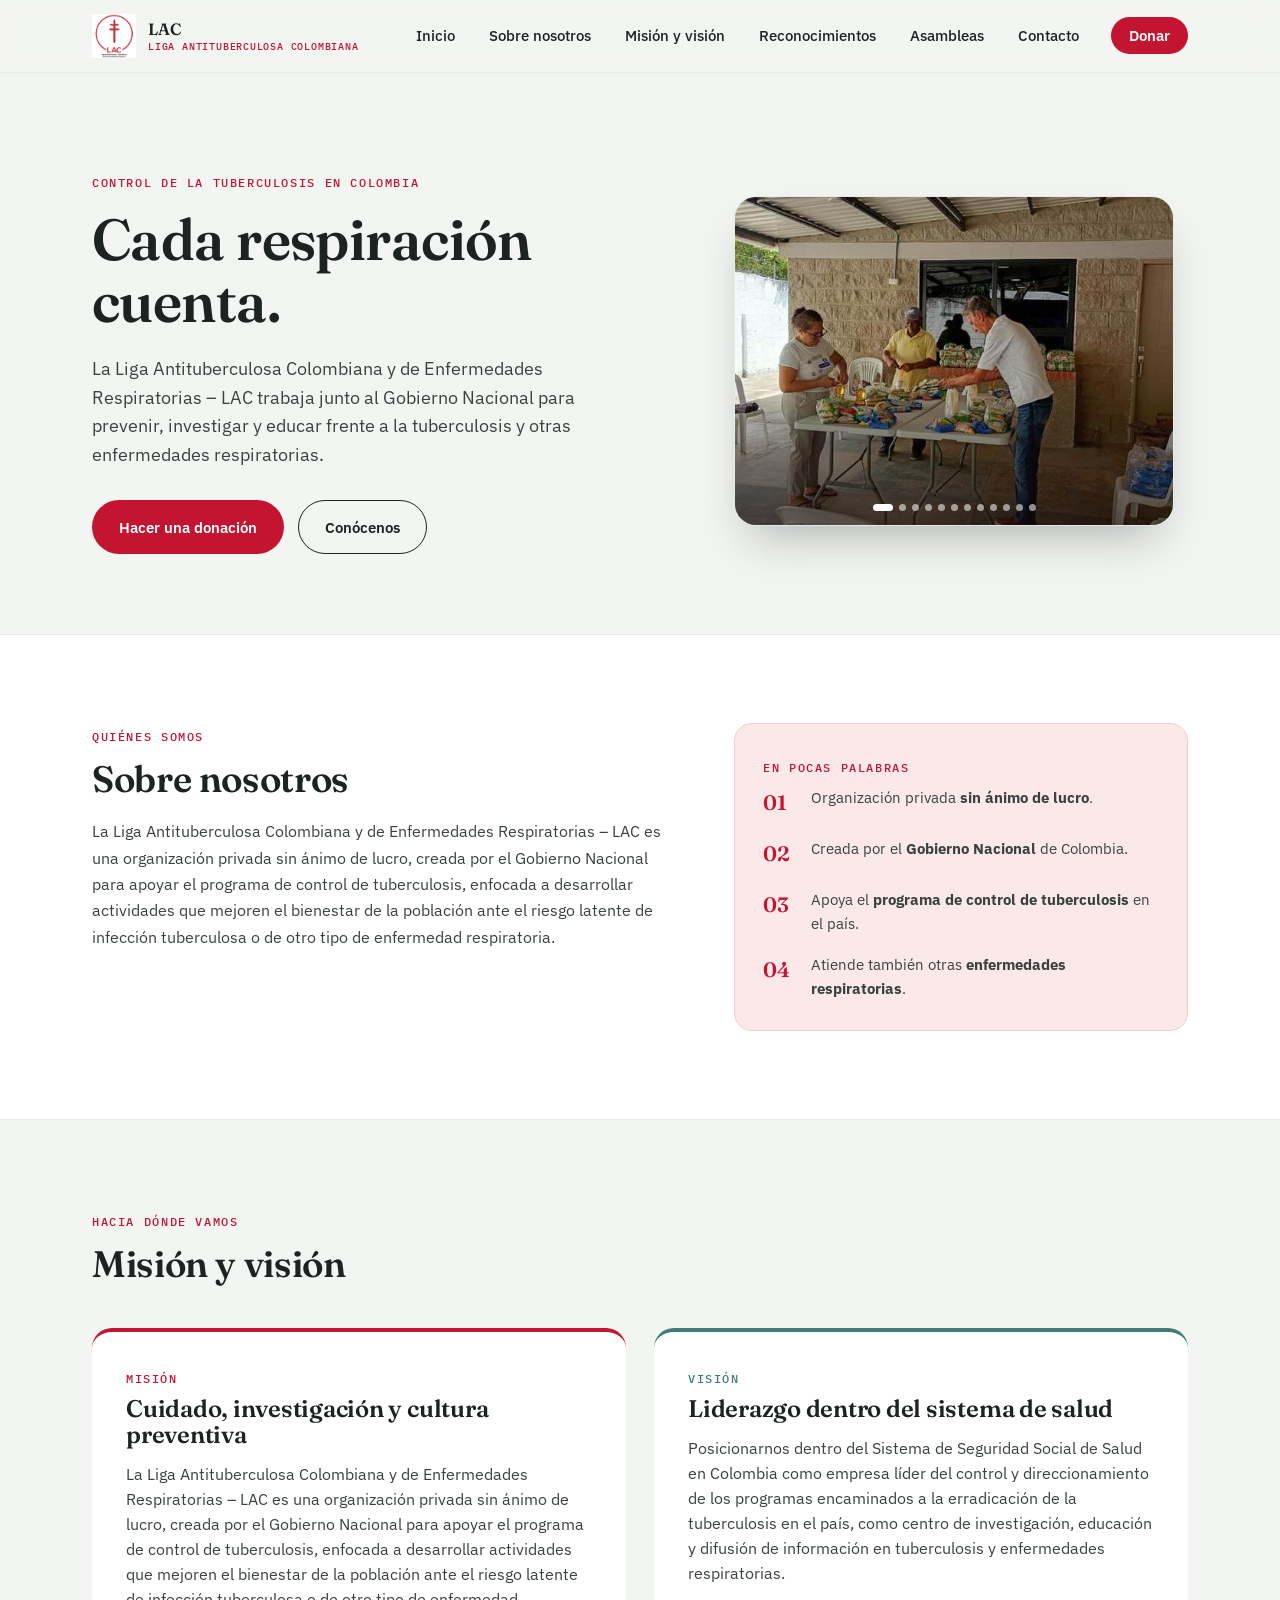
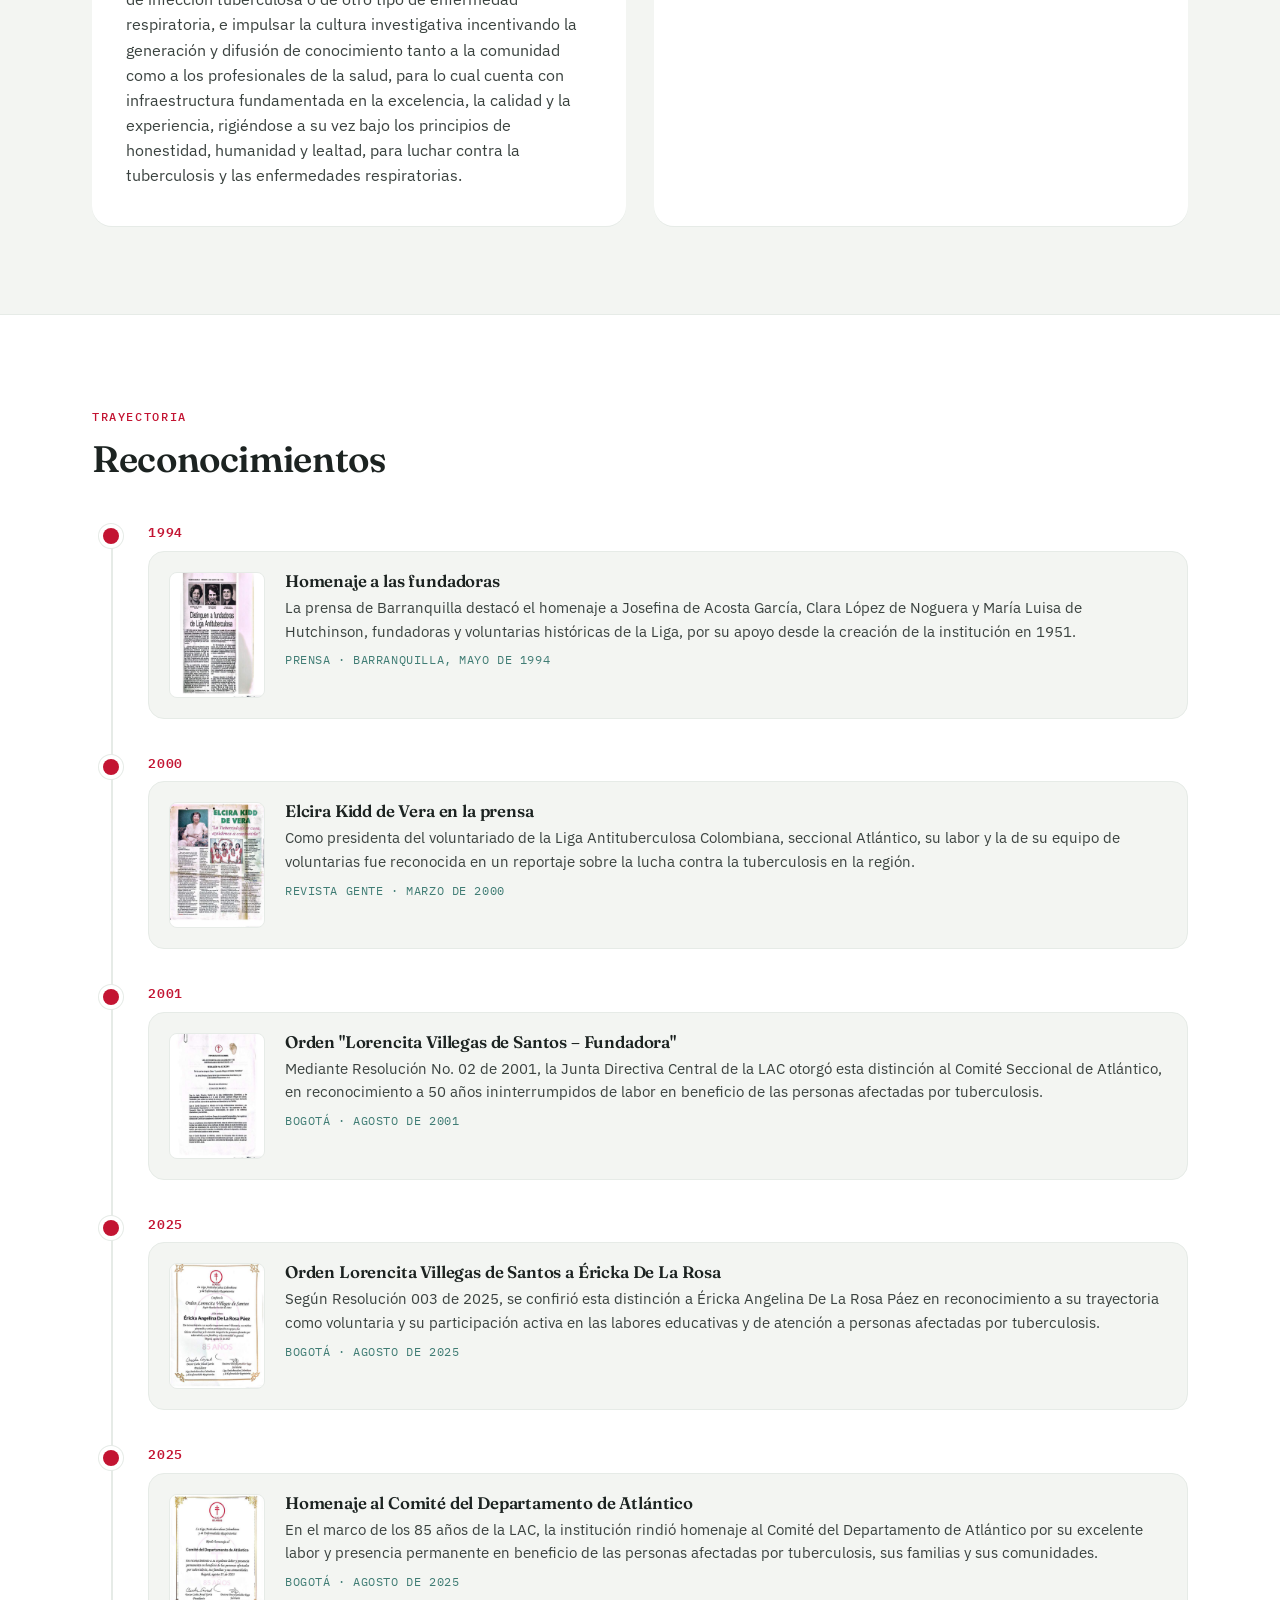
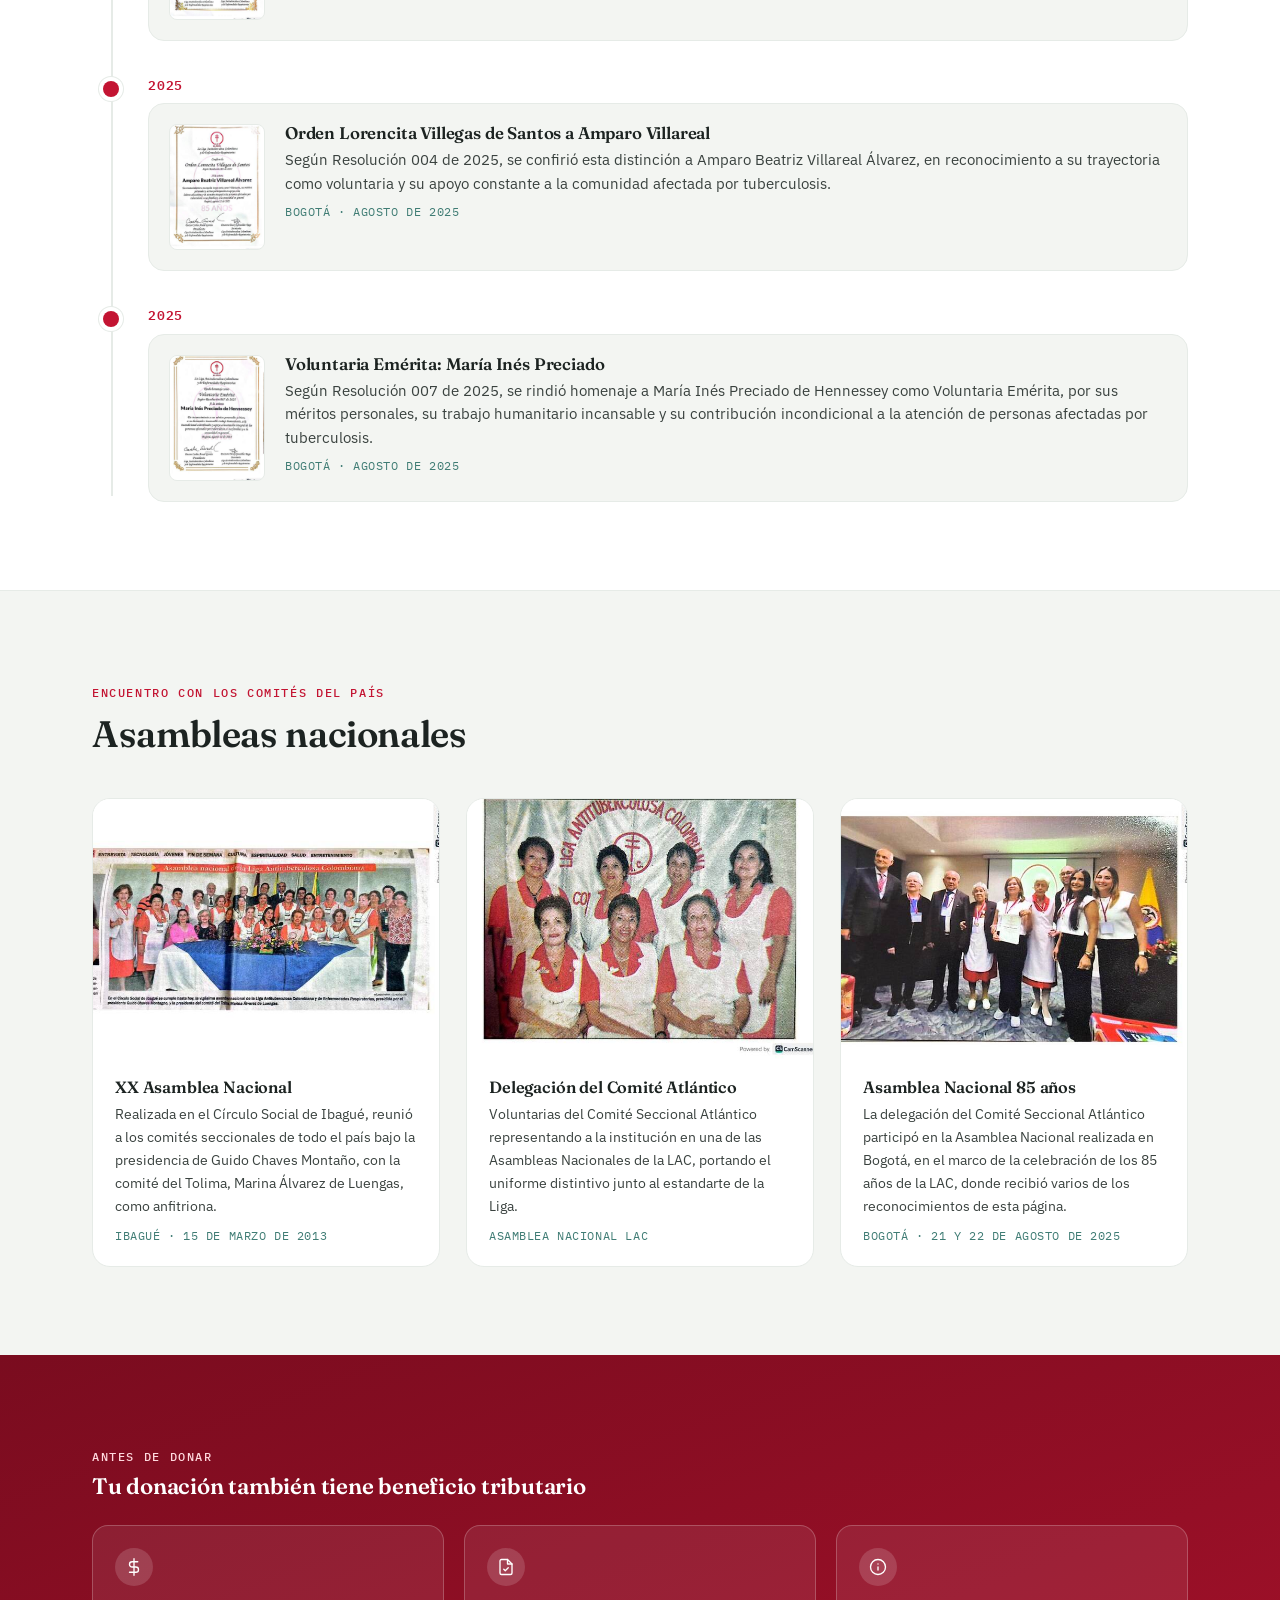
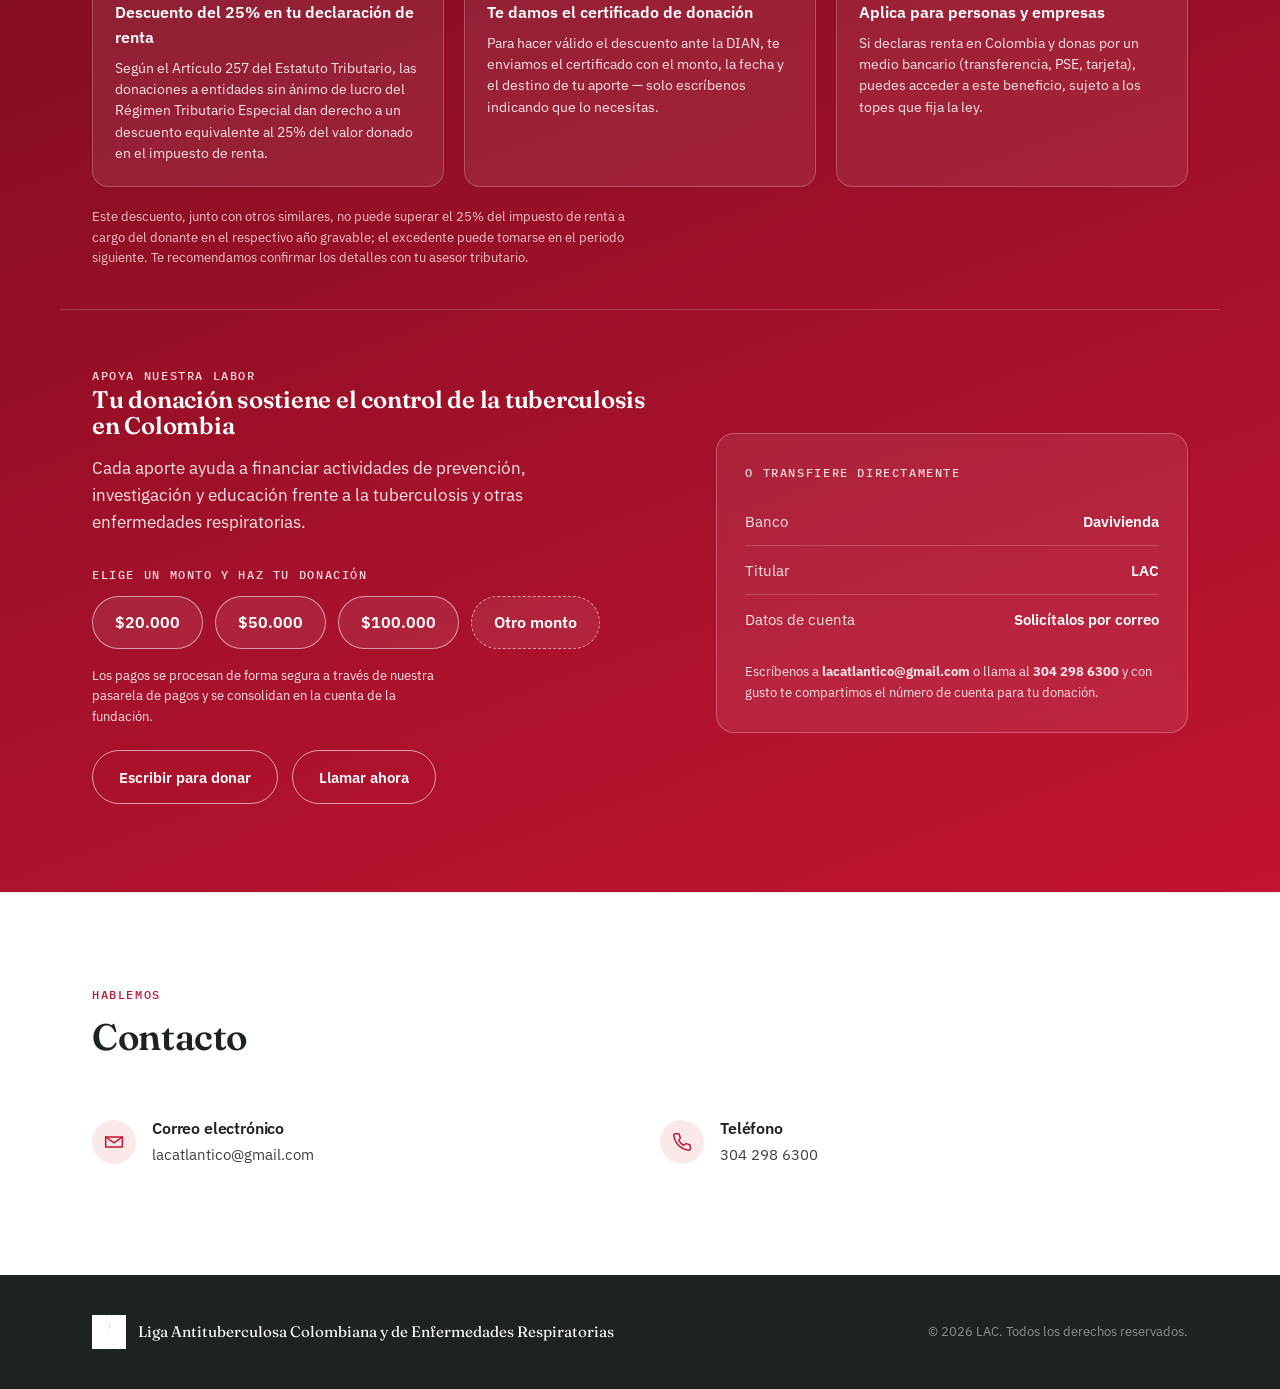
==== index.html @ a521a43c "Add files via upload" ====
<!DOCTYPE html>
<html lang="es">
<head>
<meta charset="UTF-8">
<meta name="viewport" content="width=device-width, initial-scale=1.0">
<title>LAC — Liga Antituberculosa Colombiana y de Enfermedades Respiratorias</title>
<meta name="description" content="La Liga Antituberculosa Colombiana y de Enfermedades Respiratorias (LAC), seccional Atlántico, trabaja junto al Gobierno Nacional en la prevención, investigación y educación frente a la tuberculosis y otras enfermedades respiratorias en Colombia. Conoce nuestra labor y cómo donar.">
<meta name="keywords" content="Liga Antituberculosa Colombiana, LAC, tuberculosis Colombia, enfermedades respiratorias, fundación Barranquilla, donaciones ONG Colombia, seccional Atlántico">
<meta name="robots" content="index, follow">
<link rel="canonical" href="https://lac-atlantico.github.io/">

<!-- Open Graph / redes sociales -->
<meta property="og:type" content="website">
<meta property="og:title" content="LAC — Liga Antituberculosa Colombiana y de Enfermedades Respiratorias">
<meta property="og:description" content="Trabajamos junto al Gobierno Nacional en la prevención, investigación y educación frente a la tuberculosis y otras enfermedades respiratorias en Colombia.">
<meta property="og:url" content="https://lac-atlantico.github.io/">
<meta property="og:locale" content="es_CO">

<link rel="preconnect" href="https://fonts.googleapis.com">
<link href="https://fonts.googleapis.com/css2?family=Fraunces:opsz,wght@9..144,400;9..144,500;9..144,600;9..144,700&family=IBM+Plex+Sans:wght@400;500;600;700&family=IBM+Plex+Mono:wght@500&display=swap" rel="stylesheet">
<style>
  :root{
    --red: #C31432;
    --red-dark: #7A0C1F;
    --red-tint: #FBE9EA;
    --ink: #1C2321;
    --paper: #F3F5F2;
    --mist: #E6EBE7;
    --breath: #3F7C74;
    --white: #FFFFFF;
    --max: 1160px;
  }
  *{box-sizing:border-box; margin:0; padding:0;}
  html{scroll-behavior:smooth;}
  body{
    font-family:'IBM Plex Sans', sans-serif;
    color:var(--ink);
    background:var(--paper);
    line-height:1.6;
    -webkit-font-smoothing:antialiased;
  }
  img{max-width:100%; display:block;}
  a{color:inherit;}
  h1,h2,h3{font-family:'Fraunces', serif; font-weight:600; line-height:1.08; letter-spacing:-0.01em;}
  .eyebrow{
    font-family:'IBM Plex Mono', monospace;
    font-size:0.72rem;
    letter-spacing:0.14em;
    text-transform:uppercase;
    color:var(--red);
    font-weight:500;
  }
  .wrap{max-width:var(--max); margin:0 auto; padding:0 32px;}
  @media (max-width:640px){ .wrap{padding:0 20px;} }

  /* skip link */
  .skip-link{position:absolute; left:-999px; top:0; background:var(--red); color:white; padding:10px 16px; z-index:999;}
  .skip-link:focus{left:12px; top:12px;}

  /* header */
  header{
    position:sticky; top:0; z-index:100;
    background:rgba(243,245,242,0.92);
    backdrop-filter:blur(8px);
    border-bottom:1px solid var(--mist);
  }
  .nav-inner{
    display:flex; align-items:center; justify-content:space-between;
    padding:14px 32px; max-width:var(--max); margin:0 auto;
  }
  .brand{display:flex; align-items:center; gap:12px; text-decoration:none;}
  .brand img{height:44px; width:auto;}
  .brand-text{font-family:'Fraunces', serif; font-weight:600; font-size:1.02rem; line-height:1.15; color:var(--ink);}
  .brand-text span{display:block; font-family:'IBM Plex Mono', monospace; font-weight:500; font-size:0.62rem; letter-spacing:0.08em; text-transform:uppercase; color:var(--red); margin-top:2px;}
  nav ul{display:flex; gap:30px; list-style:none;}
  nav a{
    font-size:0.92rem; font-weight:500; text-decoration:none; color:var(--ink);
    padding:6px 2px; border-bottom:2px solid transparent; transition:border-color .2s, color .2s;
  }
  nav a:hover, nav a:focus-visible{border-color:var(--red); color:var(--red-dark);}
  .nav-cta{
    background:var(--red); color:white !important; padding:9px 18px !important;
    border-radius:100px; font-weight:600 !important; border:none !important;
  }
  .nav-cta:hover{background:var(--red-dark);}
  .menu-toggle{display:none;}
  @media (max-width:860px){
    nav ul{position:fixed; inset:64px 0 auto 0; background:var(--white); flex-direction:column; gap:0; border-bottom:1px solid var(--mist);
      transform:translateY(-120%); transition:transform .25s ease; padding:8px 0;}
    nav ul.open{transform:translateY(0);}
    nav ul li{width:100%;}
    nav a{display:block; padding:14px 32px; border-bottom:1px solid var(--mist); border-left:0;}
    .nav-cta{margin:14px 32px; text-align:center;}
    .menu-toggle{display:block; background:none; border:none; font-size:1.6rem; cursor:pointer; color:var(--ink); line-height:1;}
  }

  /* hero */
  .hero{position:relative; overflow:hidden; padding:96px 0 80px;}
  .hero-grid{display:grid; grid-template-columns:1.1fr 0.9fr; gap:56px; align-items:center;}
  @media (max-width:860px){ .hero-grid{grid-template-columns:1fr;} .hero{padding:56px 0 48px;} }
  .hero h1{font-size:clamp(2.3rem, 5vw, 3.6rem); margin:14px 0 22px; color:var(--ink);}
  .hero p.lead{font-size:1.12rem; max-width:46ch; color:#3A423F; margin-bottom:30px;}
  .btn-row{display:flex; gap:14px; flex-wrap:wrap;}
  .btn{
    display:inline-flex; align-items:center; gap:8px; padding:14px 26px; border-radius:100px;
    font-weight:600; font-size:0.95rem; text-decoration:none; border:1.5px solid transparent; cursor:pointer;
    transition:transform .15s ease, background .2s, color .2s, border-color .2s;
  }
  .btn:hover{transform:translateY(-1px);}
  .btn-primary{background:var(--red); color:white;}
  .btn-primary:hover{background:var(--red-dark);}
  .btn-ghost{border-color:var(--ink); color:var(--ink); background:transparent;}
  .btn-ghost:hover{border-color:var(--red); color:var(--red-dark);}

  /* carrusel de fotos del hero */
  .hero-carousel{
    position:relative; width:100%; max-width:440px; margin:0 auto; aspect-ratio:4/3;
    border-radius:22px; overflow:hidden; box-shadow:0 24px 50px -18px rgba(28,35,33,0.35);
    border:1px solid var(--mist);
  }
  .carousel-slide{
    position:absolute; inset:0; width:100%; height:100%; object-fit:cover;
    opacity:0; transition:opacity 1s ease; z-index:1;
  }
  .carousel-slide.active{opacity:1; z-index:2;}
  .carousel-fade{
    position:absolute; inset:0; z-index:3; pointer-events:none;
    background:linear-gradient(180deg, rgba(0,0,0,0) 60%, rgba(20,10,10,0.55) 100%);
  }
  .carousel-dots{
    position:absolute; bottom:14px; left:0; right:0; z-index:4;
    display:flex; justify-content:center; gap:6px;
  }
  .carousel-dots .dot{
    width:7px; height:7px; border-radius:4px; border:none; padding:0; cursor:pointer;
    background:rgba(255,255,255,0.55); transition:width .2s ease, background .2s ease;
  }
  .carousel-dots .dot.active{width:20px; background:white;}
  @media (prefers-reduced-motion: reduce){
    .carousel-slide{transition:none;}
  }

  /* section basics */
  section{padding:88px 0;}
  @media (max-width:640px){ section{padding:56px 0;} }
  .section-head{max-width:640px; margin-bottom:44px;}
  .section-head h2{font-size:clamp(1.7rem, 3.4vw, 2.3rem); margin-top:10px;}

  /* sobre nosotros */
  .about{background:var(--white); border-top:1px solid var(--mist); border-bottom:1px solid var(--mist);}
  .about-grid{display:grid; grid-template-columns:1.3fr 1fr; gap:52px; align-items:start;}
  @media (max-width:860px){ .about-grid{grid-template-columns:1fr;} }
  .about p{font-size:1.03rem; color:#3A423F; max-width:62ch;}
  .fact-card{
    background:var(--red-tint); border:1px solid #F2CBCF; border-radius:18px; padding:30px 28px;
  }
  .fact-card .eyebrow{margin-bottom:10px;}
  .fact-card ul{list-style:none; display:flex; flex-direction:column; gap:18px; margin-top:6px;}
  .fact-card li{display:flex; gap:14px; align-items:flex-start;}
  .fact-num{font-family:'Fraunces', serif; font-weight:600; font-size:1.3rem; color:var(--red); min-width:34px;}
  .fact-text{font-size:0.92rem; color:#3A423F;}

  /* mision vision */
  .mv{background:var(--paper);}
  .mv-grid{display:grid; grid-template-columns:1fr 1fr; gap:28px;}
  @media (max-width:760px){ .mv-grid{grid-template-columns:1fr;} }
  .mv-card{
    background:var(--white); border-radius:20px; padding:38px 34px;
    border-top:4px solid var(--red); box-shadow:0 1px 0 var(--mist);
    position:relative; overflow:hidden;
  }
  .mv-card.vision{border-top-color:var(--breath);}
  .mv-card .eyebrow{display:block; margin-bottom:8px;}
  .mv-card.vision .eyebrow{color:var(--breath);}
  .mv-card h3{font-size:1.5rem; margin-bottom:14px;}
  .mv-card p{color:#3A423F; font-size:0.98rem;}
  .mv-icon{
    position:absolute; right:-18px; top:-18px; width:96px; height:96px; opacity:0.06;
  }

  /* reconocimientos */
  .recon{background:var(--white); border-top:1px solid var(--mist); border-bottom:1px solid var(--mist);}
  .timeline{position:relative; margin-top:12px;}
  .timeline::before{content:''; position:absolute; left:19px; top:6px; bottom:6px; width:2px; background:var(--mist);}
  .timeline-item{position:relative; padding-left:56px; margin-bottom:34px;}
  .timeline-item:last-child{margin-bottom:0;}
  .timeline-dot{
    position:absolute; left:11px; top:6px; width:16px; height:16px; border-radius:50%;
    background:var(--red); box-shadow:0 0 0 4px var(--white), 0 0 0 5px var(--mist);
  }
  .timeline-year{
    font-family:'IBM Plex Mono', monospace; font-weight:600; color:var(--red);
    font-size:0.8rem; letter-spacing:0.06em; margin-bottom:8px; display:block;
  }
  .timeline-card{
    display:flex; gap:20px; align-items:flex-start;
    background:var(--paper); border:1px solid var(--mist); border-radius:16px; padding:20px;
  }
  .timeline-thumb-link{flex-shrink:0; padding:0; border:none; background:none; cursor:pointer;}
  .timeline-thumb{
    width:96px; height:126px; object-fit:cover; border-radius:8px; border:1px solid var(--mist);
    display:block; transition:transform .2s ease;
  }
  .timeline-thumb-link:hover .timeline-thumb{transform:scale(1.04);}
  .timeline-card h3{font-size:1.05rem; margin-bottom:6px;}
  .timeline-card p{font-size:0.92rem; color:#3A423F; margin:0;}
  .timeline-card p.timeline-meta{
    font-family:'IBM Plex Mono', monospace; font-size:0.72rem; color:var(--breath);
    text-transform:uppercase; letter-spacing:0.05em; margin-top:8px;
  }
  @media (max-width:560px){
    .timeline-card{flex-direction:column;}
    .timeline-thumb{width:100%; height:auto; max-height:220px;}
  }

  /* asambleas nacionales */
  .assemblies{background:var(--paper);}
  .assembly-grid{display:grid; grid-template-columns:repeat(3, 1fr); gap:26px;}
  @media (max-width:860px){ .assembly-grid{grid-template-columns:1fr;} }
  .assembly-card{
    background:var(--white); border:1px solid var(--mist); border-radius:18px; overflow:hidden;
  }
  .assembly-photo-btn{display:block; width:100%; padding:0; border:none; background:none; cursor:pointer;}
  .assembly-photo{width:100%; aspect-ratio:4/3; object-fit:cover; display:block; transition:transform .25s ease;}
  .assembly-card a:hover .assembly-photo{transform:scale(1.03);}
  .assembly-body{padding:20px 22px;}
  .assembly-body h3{font-size:1.02rem; margin-bottom:6px;}
  .assembly-body p{font-size:0.9rem; color:#3A423F; margin:0;}
  .assembly-meta{
    font-family:'IBM Plex Mono', monospace; font-size:0.72rem; color:var(--breath);
    text-transform:uppercase; letter-spacing:0.05em; margin-top:10px; display:block;
  }

  /* lightbox */
  .lightbox{
    position:fixed; inset:0; background:rgba(20,15,15,0.92); z-index:1000;
    display:flex; align-items:center; justify-content:center; padding:24px;
    opacity:0; pointer-events:none; transition:opacity .2s ease;
  }
  .lightbox.open{opacity:1; pointer-events:auto;}
  .lightbox img{max-width:100%; max-height:90vh; border-radius:6px; box-shadow:0 20px 50px rgba(0,0,0,0.5);}
  .lightbox-close{
    position:absolute; top:20px; right:24px; background:none; border:none; color:white;
    font-size:2rem; line-height:1; cursor:pointer; opacity:0.8;
  }
  .lightbox-close:hover{opacity:1;}

  /* donaciones */
  .donate{
    background:linear-gradient(160deg, var(--red-dark), var(--red));
    color:white;
  }
  .donate .eyebrow{color:#FFD9DE;}
  .donate h2{color:white;}
  .donate-grid{display:grid; grid-template-columns:1.1fr 0.9fr; gap:48px; align-items:center;}
  @media (max-width:860px){ .donate-grid{grid-template-columns:1fr;} }
  .donate p.lead{color:#FBE3E6; max-width:52ch; font-size:1.05rem;}
  .bank-card{
    background:rgba(255,255,255,0.08); border:1px solid rgba(255,255,255,0.25);
    border-radius:18px; padding:30px 28px; backdrop-filter:blur(4px);
  }
  .bank-card .eyebrow{color:#FFD9DE; margin-bottom:14px; display:block;}
  .bank-row{display:flex; justify-content:space-between; padding:12px 0; border-bottom:1px solid rgba(255,255,255,0.18); font-size:0.95rem;}
  .bank-row:last-of-type{border-bottom:none;}
  .bank-row span:first-child{color:#FBE3E6;}
  .bank-row span:last-child{font-weight:600; text-align:right;}
  .bank-note{margin-top:18px; font-size:0.84rem; color:#FBE3E6; line-height:1.5;}
  .donate .btn-primary{background:white; color:var(--red-dark);}
  .donate .btn-primary:hover{background:#FFE7E9;}
  .donate .btn-ghost{border-color:rgba(255,255,255,0.6); color:white;}
  .donate .btn-ghost:hover{border-color:white;}

  /* beneficios de donar */
  .perks{
    padding-top:0; margin-bottom:52px; padding-bottom:40px; border-bottom:1px solid rgba(255,255,255,0.2);
    scroll-margin-top:84px;
  }
  .perks-head{max-width:640px; margin-bottom:26px;}
  .perks-head h3{font-family:'Fraunces', serif; font-weight:600; font-size:1.4rem; color:white; margin-top:6px;}
  .perks-grid{display:grid; grid-template-columns:repeat(3, 1fr); gap:20px;}
  @media (max-width:860px){ .perks-grid{grid-template-columns:1fr;} }
  .perk-card{
    background:rgba(255,255,255,0.08); border:1px solid rgba(255,255,255,0.22);
    border-radius:16px; padding:22px 22px;
  }
  .perk-icon{
    width:38px; height:38px; border-radius:50%; background:rgba(255,255,255,0.15);
    display:flex; align-items:center; justify-content:center; margin-bottom:14px;
  }
  .perk-card h4{font-size:0.98rem; color:white; margin-bottom:8px; font-family:'IBM Plex Sans'; font-weight:600;}
  .perk-card p{font-size:0.86rem; color:#FBE3E6; margin:0; line-height:1.55;}
  .perks-note{margin-top:20px; font-size:0.8rem; color:#FBE3E6; opacity:0.85; max-width:70ch; line-height:1.6;}

  /* chips de monto rápido */
  .amount-block{margin-top:30px;}
  .amount-label{display:block; color:#FBE3E6; margin-bottom:12px;}
  .chip-grid{display:flex; flex-wrap:wrap; gap:12px;}
  .chip{
    display:inline-flex; align-items:center; justify-content:center;
    padding:13px 22px; border-radius:100px; background:rgba(255,255,255,0.08);
    border:1.5px solid rgba(255,255,255,0.55); color:white; text-decoration:none;
    font-weight:600; font-size:0.98rem; transition:background .18s, border-color .18s, transform .15s;
  }
  .chip:hover, .chip:focus-visible{background:white; color:var(--red-dark); border-color:white; transform:translateY(-1px);}
  .chip-custom{border-style:dashed;}
  .chip-note{margin-top:16px; font-size:0.84rem; color:#FBE3E6; max-width:44ch; line-height:1.5;}

  /* contacto */
  .contact{background:var(--white); border-top:1px solid var(--mist);}
  .contact-grid{display:grid; grid-template-columns:1fr 1fr; gap:40px;}
  @media (max-width:760px){ .contact-grid{grid-template-columns:1fr;} }
  .contact-item{display:flex; gap:16px; align-items:flex-start; padding:20px 0;}
  .contact-icon{
    width:44px; height:44px; border-radius:50%; background:var(--red-tint); color:var(--red);
    display:flex; align-items:center; justify-content:center; flex-shrink:0;
  }
  .contact-item h3{font-size:1rem; font-family:'IBM Plex Sans'; font-weight:600; margin-bottom:4px;}
  .contact-item a, .contact-item p{color:#3A423F; text-decoration:none; font-size:0.95rem;}
  .contact-item a:hover{color:var(--red);}

  footer{background:var(--ink); color:#C7CDC9; padding:40px 0;}
  .footer-inner{display:flex; justify-content:space-between; align-items:center; flex-wrap:wrap; gap:16px;}
  .footer-brand{display:flex; align-items:center; gap:12px;}
  .footer-brand img{height:34px; filter:grayscale(1) brightness(2.6);}
  .footer-brand span{font-family:'Fraunces', serif; font-size:0.95rem; color:white;}
  footer p.small{font-size:0.8rem; color:#8A928D;}
</style>
</head>
<body>
<a href="#main" class="skip-link">Saltar al contenido</a>

<header>
  <div class="nav-inner">
    <a href="#" class="brand">
      <img src="[data-uri]" alt="Logotipo LAC">
      <span class="brand-text">LAC<span>Liga Antituberculosa Colombiana</span></span>
    </a>
    <button class="menu-toggle" id="menuToggle" aria-label="Abrir menú" aria-expanded="false">☰</button>
    <nav>
      <ul id="navList">
        <li><a href="#inicio">Inicio</a></li>
        <li><a href="#sobre-nosotros">Sobre nosotros</a></li>
        <li><a href="#mision-vision">Misión y visión</a></li>
        <li><a href="#reconocimientos">Reconocimientos</a></li>
        <li><a href="#asambleas">Asambleas</a></li>
        <li><a href="#contacto">Contacto</a></li>
        <li><a href="#beneficios-donar" class="nav-cta">Donar</a></li>
      </ul>
    </nav>
  </div>
</header>

<main id="main">

  <!-- HERO -->
  <section class="hero" id="inicio">
    <div class="wrap hero-grid">
      <div>
        <span class="eyebrow">Control de la tuberculosis en Colombia</span>
        <h1>Cada respiración cuenta.</h1>
        <p class="lead">La Liga Antituberculosa Colombiana y de Enfermedades Respiratorias – LAC trabaja junto al Gobierno Nacional para prevenir, investigar y educar frente a la tuberculosis y otras enfermedades respiratorias.</p>
        <div class="btn-row">
          <a href="#beneficios-donar" class="btn btn-primary">Hacer una donación</a>
          <a href="#sobre-nosotros" class="btn btn-ghost">Conócenos</a>
        </div>
      </div>
      <div class="hero-carousel" aria-label="Entrega de mercados a personas afectadas por tuberculosis">
        <img class="carousel-slide active" src="[data-uri]" alt="Voluntarios de la LAC organizando mercados para entrega">
        <img class="carousel-slide" src="[data-uri]" alt="Entrega de un mercado a una persona beneficiaria">
        <img class="carousel-slide" src="[data-uri]" alt="Voluntarios empacando mercados junto al logo de la LAC">
        <img class="carousel-slide" src="[data-uri]" alt="Entrega de mercado en la sede de la LAC">
        <img class="carousel-slide" src="[data-uri]" alt="Personal de la LAC entregando un mercado">
        <img class="carousel-slide" src="[data-uri]" alt="Entrega de mercado a una beneficiaria">
        <img class="carousel-slide" src="[data-uri]" alt="Entrega de mercado con registro de entrega">
        <img class="carousel-slide" src="[data-uri]" alt="Voluntarios preparando mercados sobre una mesa">
        <img class="carousel-slide" src="[data-uri]" alt="Mercados listos para ser entregados">
        <img class="carousel-slide" src="[data-uri]" alt="Jornada de entrega de mercados">
        <img class="carousel-slide" src="[data-uri]" alt="Beneficiario recibiendo su mercado">
        <img class="carousel-slide" src="[data-uri]" alt="Entrega de mercado con firma de recibido">
        <div class="carousel-fade"></div>
        <div class="carousel-dots" id="carouselDots"></div>
      </div>
    </div>
  </section>

  <!-- SOBRE NOSOTROS -->
  <section class="about" id="sobre-nosotros">
    <div class="wrap about-grid">
      <div>
        <span class="eyebrow">Quiénes somos</span>
        <h2 style="margin-top:10px; font-size:clamp(1.7rem,3.4vw,2.3rem);">Sobre nosotros</h2>
        <p style="margin-top:20px;">La Liga Antituberculosa Colombiana y de Enfermedades Respiratorias – LAC es una organización privada sin ánimo de lucro, creada por el Gobierno Nacional para apoyar el programa de control de tuberculosis, enfocada a desarrollar actividades que mejoren el bienestar de la población ante el riesgo latente de infección tuberculosa o de otro tipo de enfermedad respiratoria.</p>
      </div>
      <div class="fact-card">
        <span class="eyebrow">En pocas palabras</span>
        <ul>
          <li><span class="fact-num">01</span><span class="fact-text">Organización privada <strong>sin ánimo de lucro</strong>.</span></li>
          <li><span class="fact-num">02</span><span class="fact-text">Creada por el <strong>Gobierno Nacional</strong> de Colombia.</span></li>
          <li><span class="fact-num">03</span><span class="fact-text">Apoya el <strong>programa de control de tuberculosis</strong> en el país.</span></li>
          <li><span class="fact-num">04</span><span class="fact-text">Atiende también otras <strong>enfermedades respiratorias</strong>.</span></li>
        </ul>
      </div>
    </div>
  </section>

  <!-- MISION Y VISION -->
  <section class="mv" id="mision-vision">
    <div class="wrap">
      <div class="section-head">
        <span class="eyebrow">Hacia dónde vamos</span>
        <h2>Misión y visión</h2>
      </div>
      <div class="mv-grid">
        <div class="mv-card mision">
          <span class="eyebrow">Misión</span>
          <h3>Cuidado, investigación y cultura preventiva</h3>
          <p>La Liga Antituberculosa Colombiana y de Enfermedades Respiratorias – LAC es una organización privada sin ánimo de lucro, creada por el Gobierno Nacional para apoyar el programa de control de tuberculosis, enfocada a desarrollar actividades que mejoren el bienestar de la población ante el riesgo latente de infección tuberculosa o de otro tipo de enfermedad respiratoria, e impulsar la cultura investigativa incentivando la generación y difusión de conocimiento tanto a la comunidad como a los profesionales de la salud, para lo cual cuenta con infraestructura fundamentada en la excelencia, la calidad y la experiencia, rigiéndose a su vez bajo los principios de honestidad, humanidad y lealtad, para luchar contra la tuberculosis y las enfermedades respiratorias.</p>
        </div>
        <div class="mv-card vision">
          <span class="eyebrow">Visión</span>
          <h3>Liderazgo dentro del sistema de salud</h3>
          <p>Posicionarnos dentro del Sistema de Seguridad Social de Salud en Colombia como empresa líder del control y direccionamiento de los programas encaminados a la erradicación de la tuberculosis en el país, como centro de investigación, educación y difusión de información en tuberculosis y enfermedades respiratorias.</p>
        </div>
      </div>
    </div>
  </section>

  <!-- RECONOCIMIENTOS -->
  <section class="recon" id="reconocimientos">
    <div class="wrap">
      <div class="section-head">
        <span class="eyebrow">Trayectoria</span>
        <h2>Reconocimientos</h2>
      </div>

      <div class="timeline">

        <div class="timeline-item">
          <div class="timeline-dot"></div>
          <span class="timeline-year">1994</span>
          <div class="timeline-card">
            <button type="button" class="timeline-thumb-link" aria-label="Ver documento completo" onclick="openLightbox(this)" data-full="[data-uri]"><img class="timeline-thumb" src="[data-uri]" alt="Recorte de prensa, 1994: homenaje a fundadoras de la Liga Antituberculosa"></button>
            <div>
              <h3>Homenaje a las fundadoras</h3>
              <p>La prensa de Barranquilla destacó el homenaje a Josefina de Acosta García, Clara López de Noguera y María Luisa de Hutchinson, fundadoras y voluntarias históricas de la Liga, por su apoyo desde la creación de la institución en 1951.</p>
              <p class="timeline-meta">Prensa · Barranquilla, mayo de 1994</p>
            </div>
          </div>
        </div>

        <div class="timeline-item">
          <div class="timeline-dot"></div>
          <span class="timeline-year">2000</span>
          <div class="timeline-card">
            <button type="button" class="timeline-thumb-link" aria-label="Ver documento completo" onclick="openLightbox(this)" data-full="[data-uri]"><img class="timeline-thumb" src="[data-uri]" alt="Recorte de prensa, 2000: Elcira Kidd de Vera"></button>
            <div>
              <h3>Elcira Kidd de Vera en la prensa</h3>
              <p>Como presidenta del voluntariado de la Liga Antituberculosa Colombiana, seccional Atlántico, su labor y la de su equipo de voluntarias fue reconocida en un reportaje sobre la lucha contra la tuberculosis en la región.</p>
              <p class="timeline-meta">Revista Gente · Marzo de 2000</p>
            </div>
          </div>
        </div>

        <div class="timeline-item">
          <div class="timeline-dot"></div>
          <span class="timeline-year">2001</span>
          <div class="timeline-card">
            <button type="button" class="timeline-thumb-link" aria-label="Ver documento completo" onclick="openLightbox(this)" data-full="[data-uri]"><img class="timeline-thumb" src="[data-uri]" alt="Resolución No. 02 de 2001, Orden Lorencita Villegas de Santos - Fundadora"></button>
            <div>
              <h3>Orden "Lorencita Villegas de Santos – Fundadora"</h3>
              <p>Mediante Resolución No. 02 de 2001, la Junta Directiva Central de la LAC otorgó esta distinción al Comité Seccional de Atlántico, en reconocimiento a 50 años ininterrumpidos de labor en beneficio de las personas afectadas por tuberculosis.</p>
              <p class="timeline-meta">Bogotá · Agosto de 2001</p>
            </div>
          </div>
        </div>

        <div class="timeline-item">
          <div class="timeline-dot"></div>
          <span class="timeline-year">2025</span>
          <div class="timeline-card">
            <button type="button" class="timeline-thumb-link" aria-label="Ver documento completo" onclick="openLightbox(this)" data-full="[data-uri]"><img class="timeline-thumb" src="[data-uri]" alt="Orden Lorencita Villegas de Santos a Éricka Angelina De La Rosa Páez"></button>
            <div>
              <h3>Orden Lorencita Villegas de Santos a Éricka De La Rosa</h3>
              <p>Según Resolución 003 de 2025, se confirió esta distinción a Éricka Angelina De La Rosa Páez en reconocimiento a su trayectoria como voluntaria y su participación activa en las labores educativas y de atención a personas afectadas por tuberculosis.</p>
              <p class="timeline-meta">Bogotá · Agosto de 2025</p>
            </div>
          </div>
        </div>

        <div class="timeline-item">
          <div class="timeline-dot"></div>
          <span class="timeline-year">2025</span>
          <div class="timeline-card">
            <button type="button" class="timeline-thumb-link" aria-label="Ver documento completo" onclick="openLightbox(this)" data-full="[data-uri]"><img class="timeline-thumb" src="[data-uri]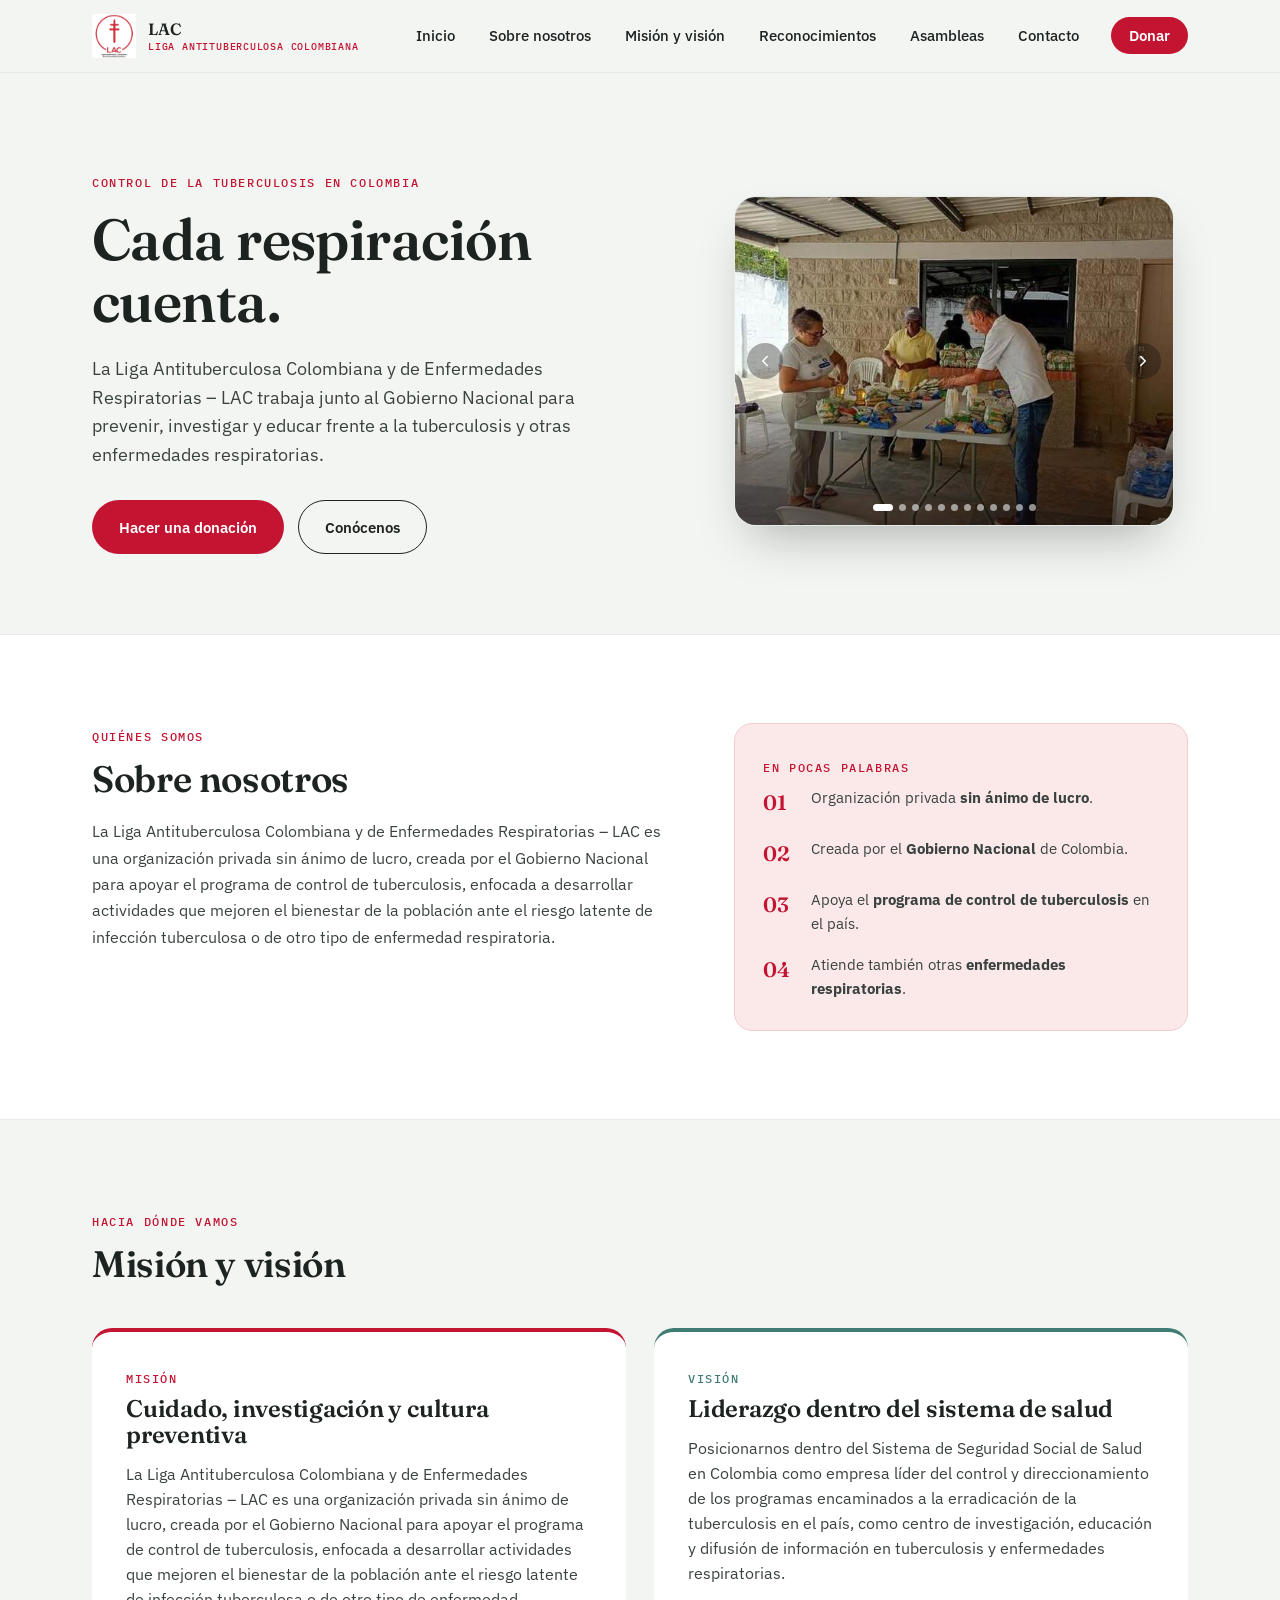
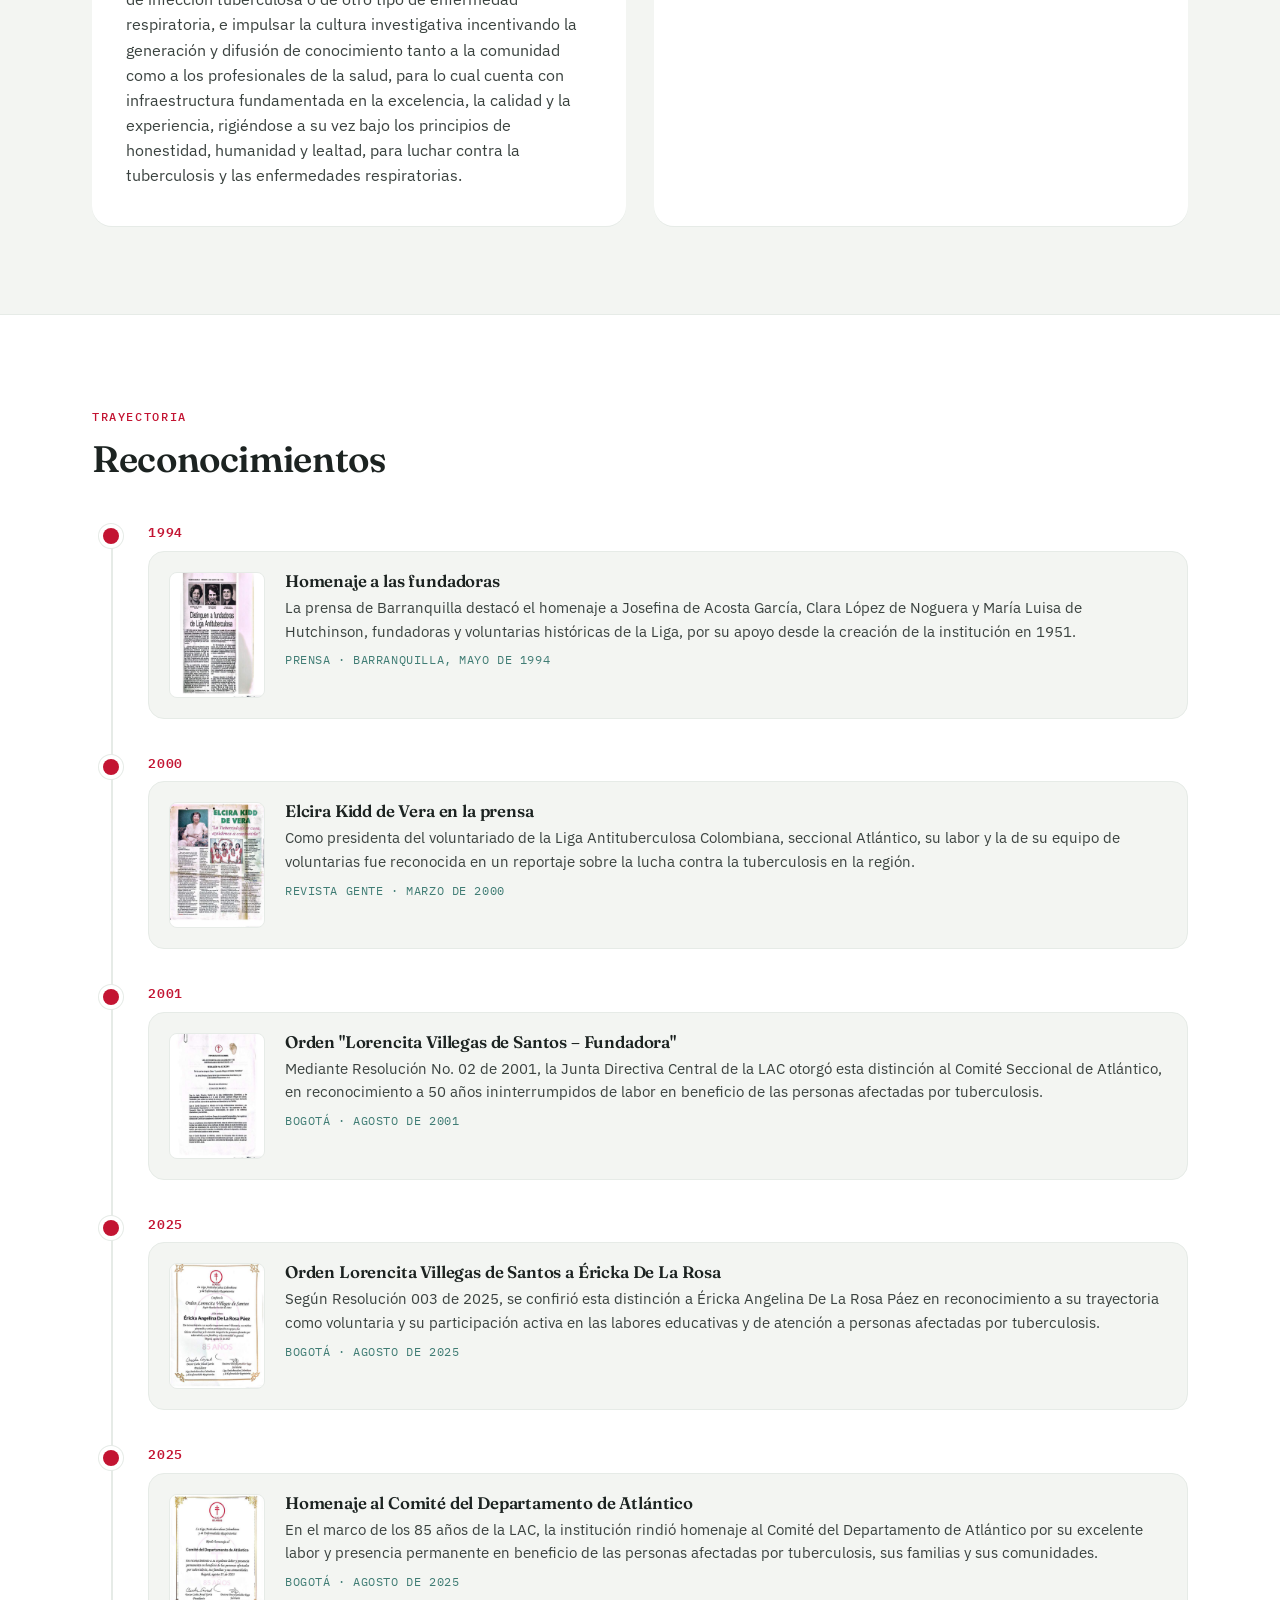
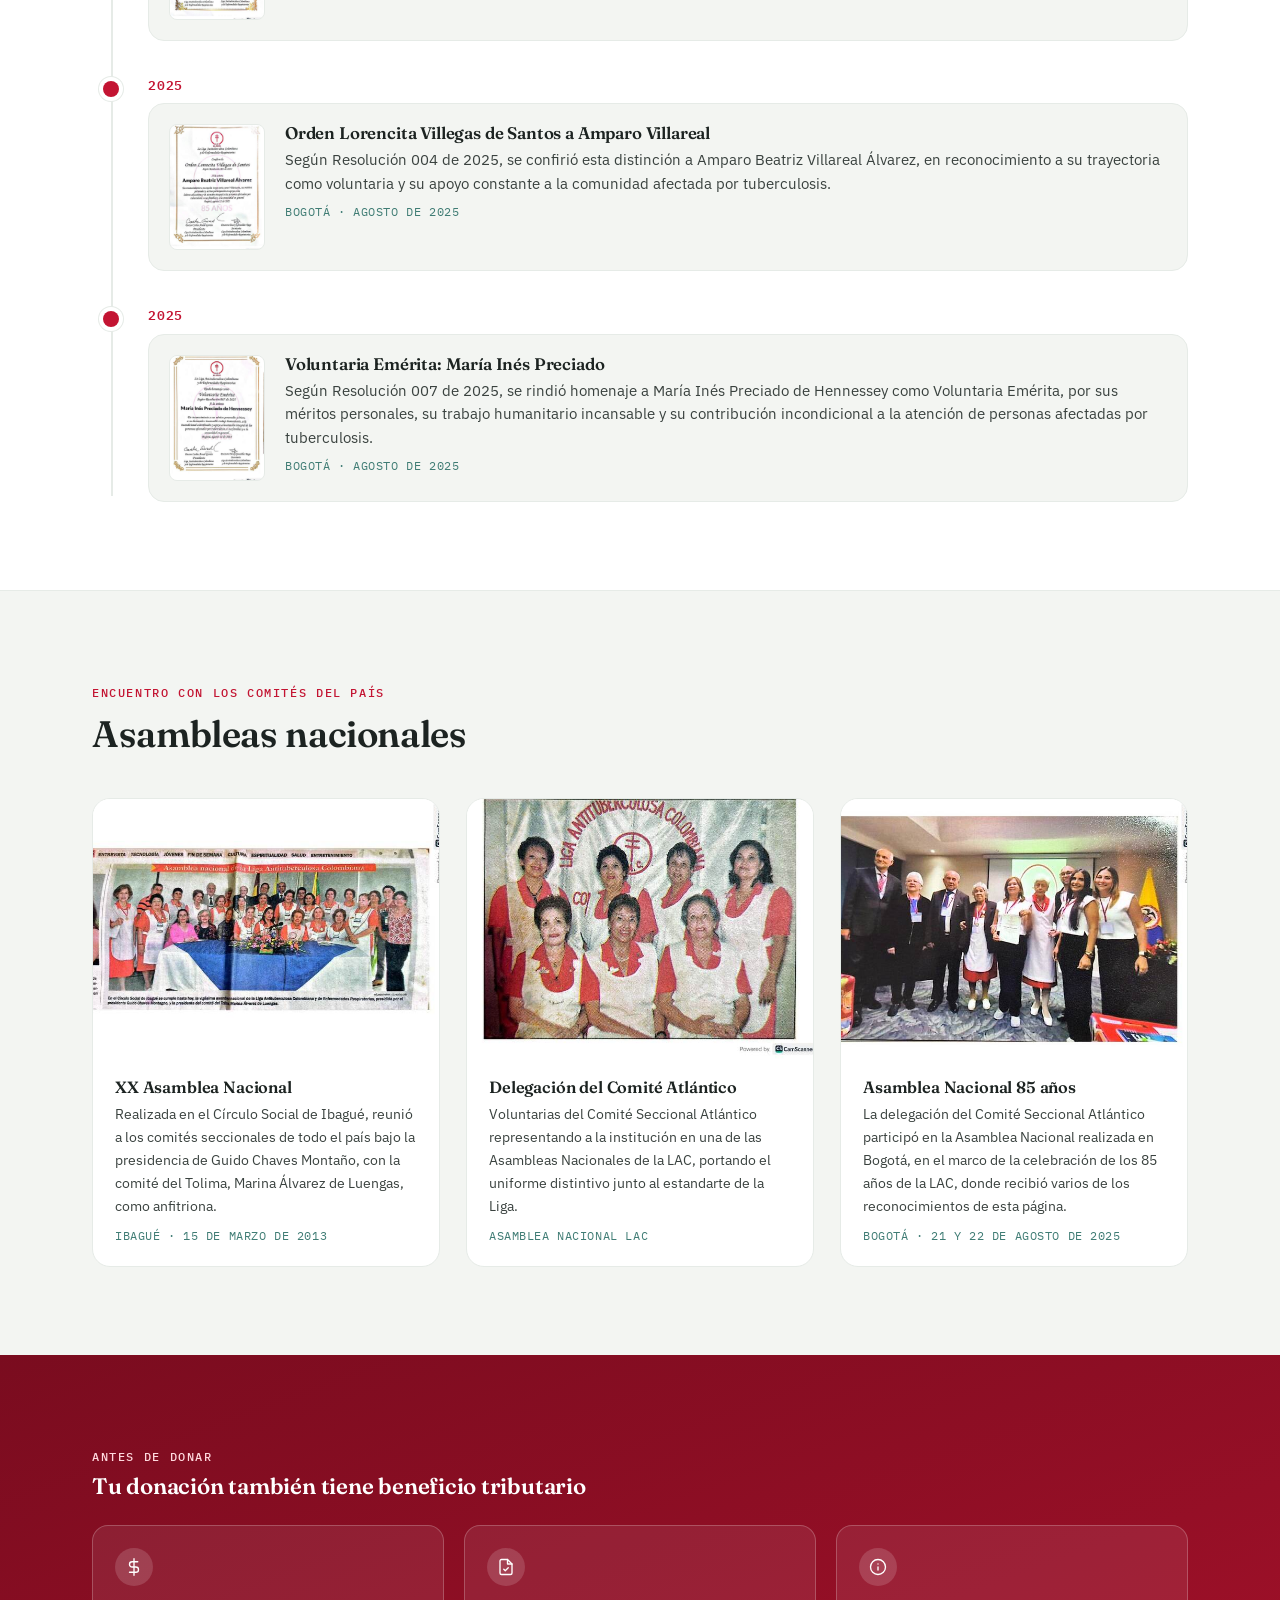
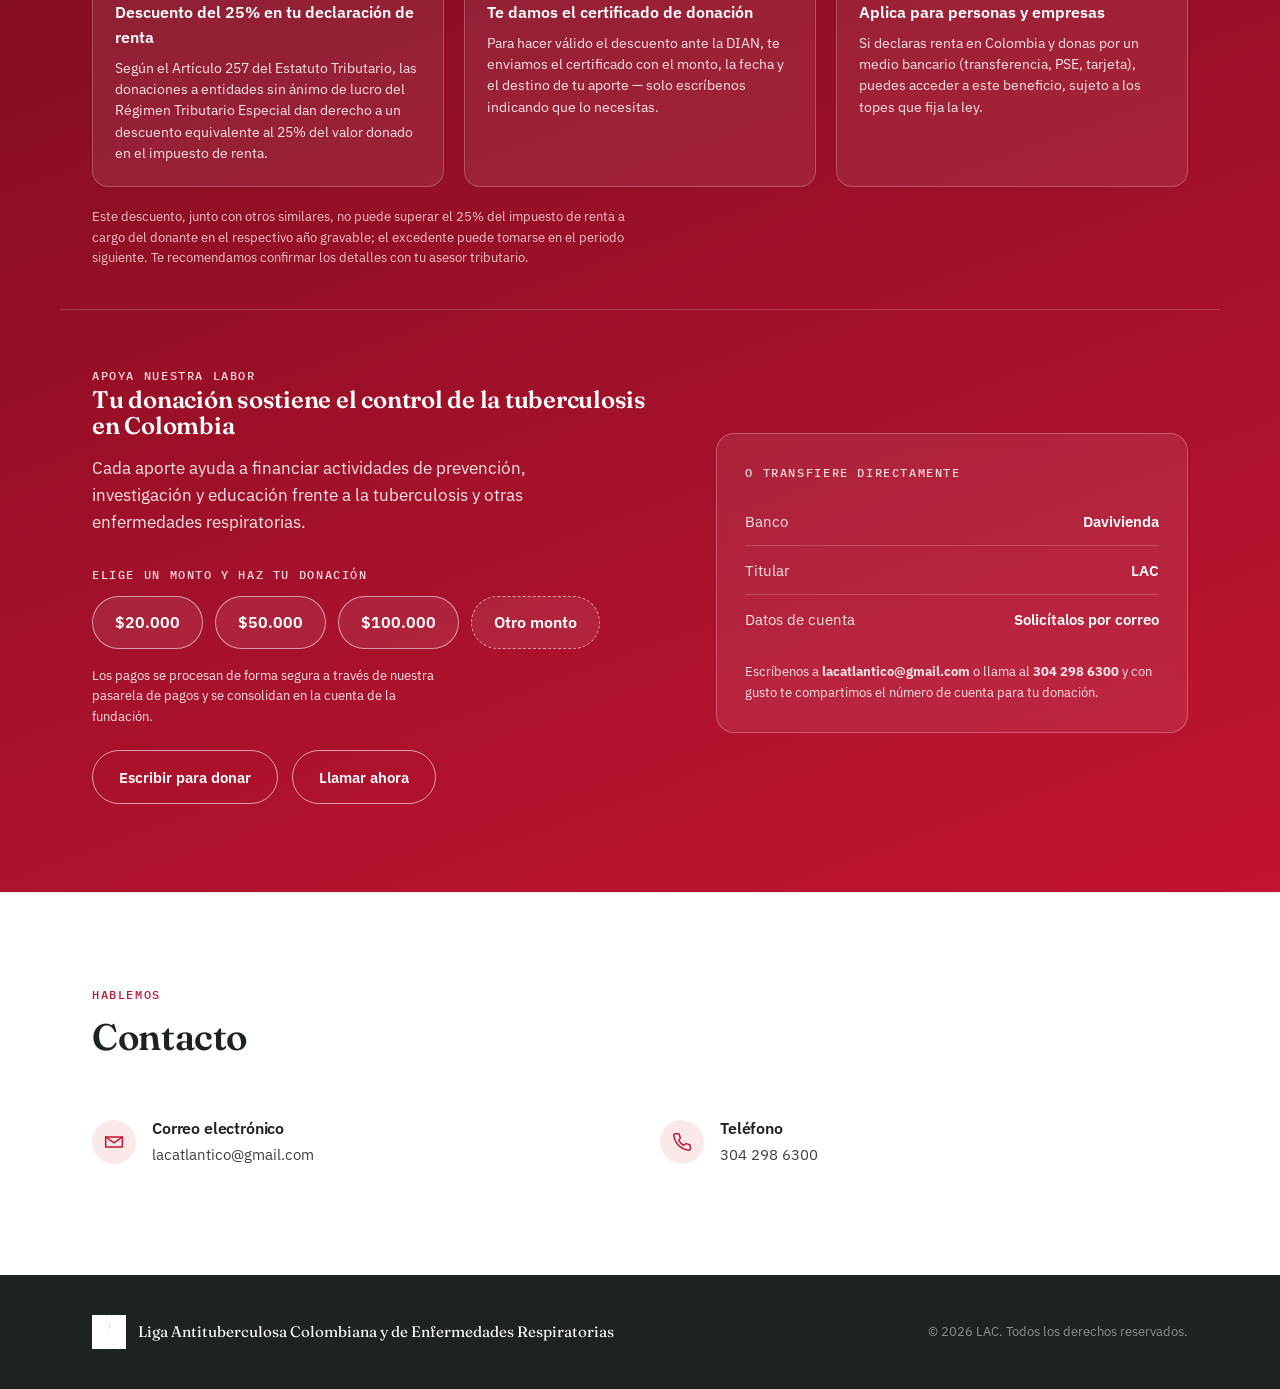
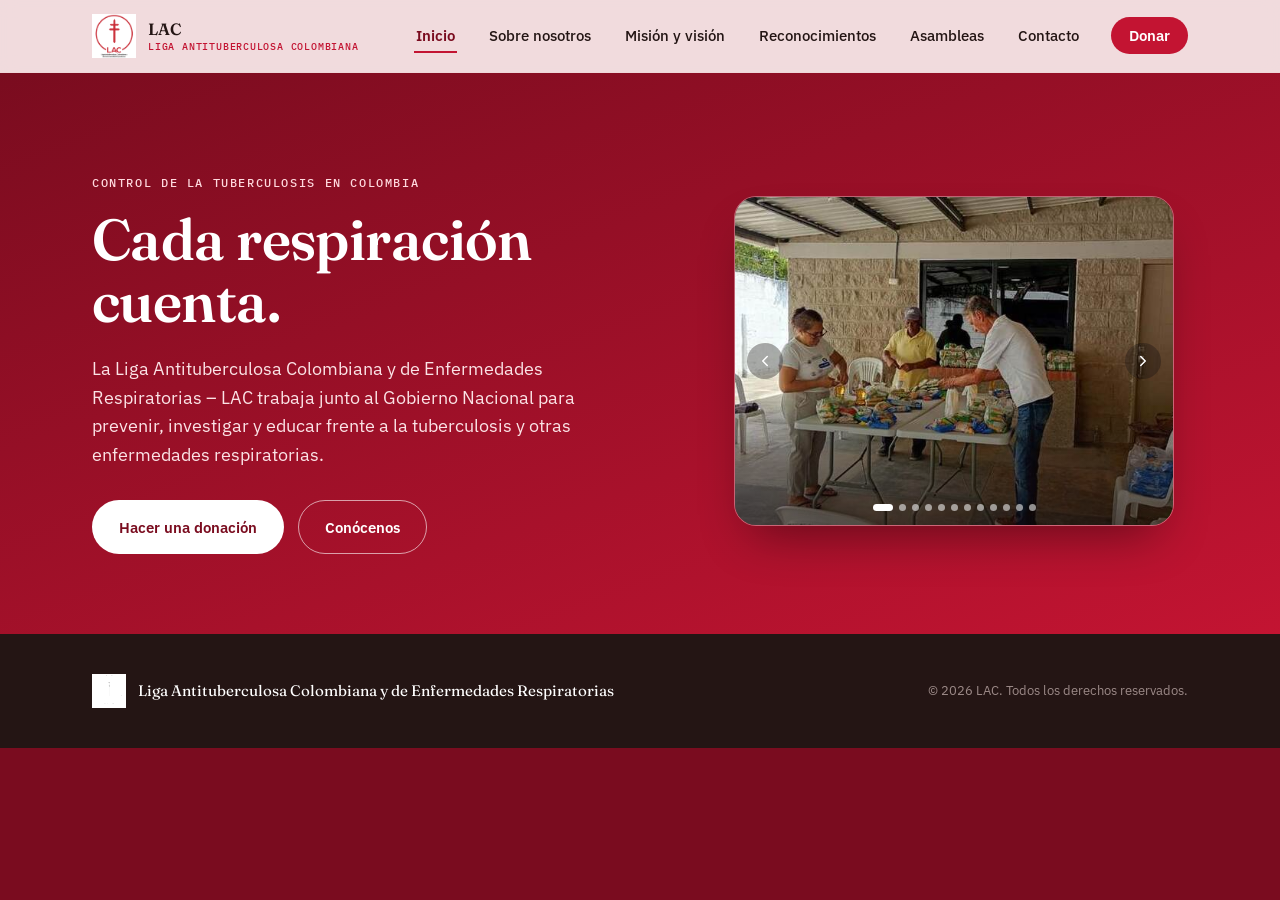
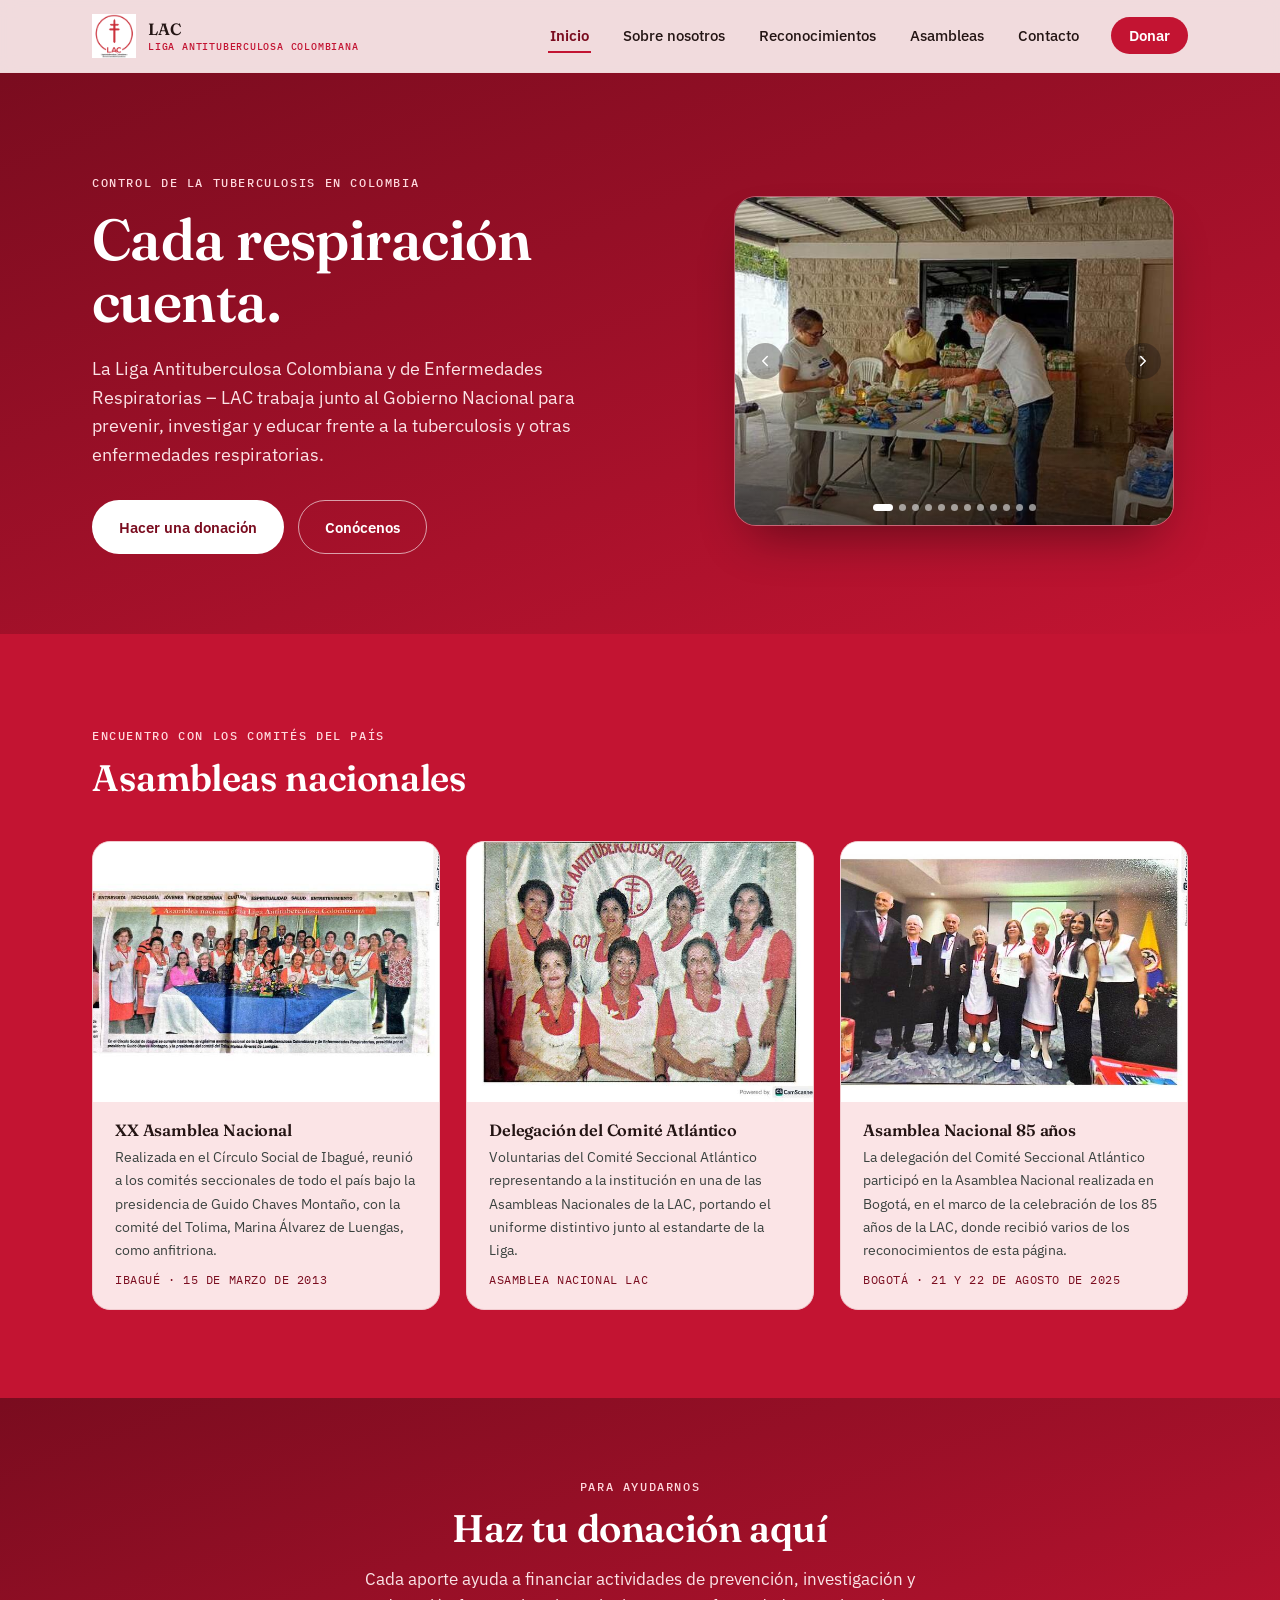
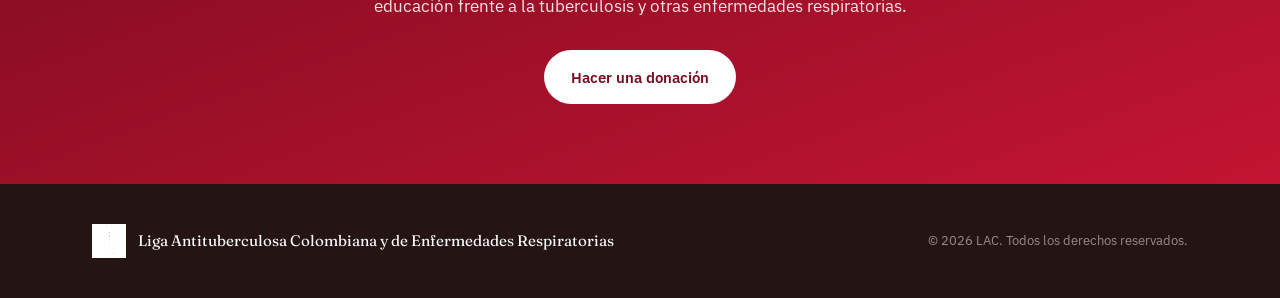
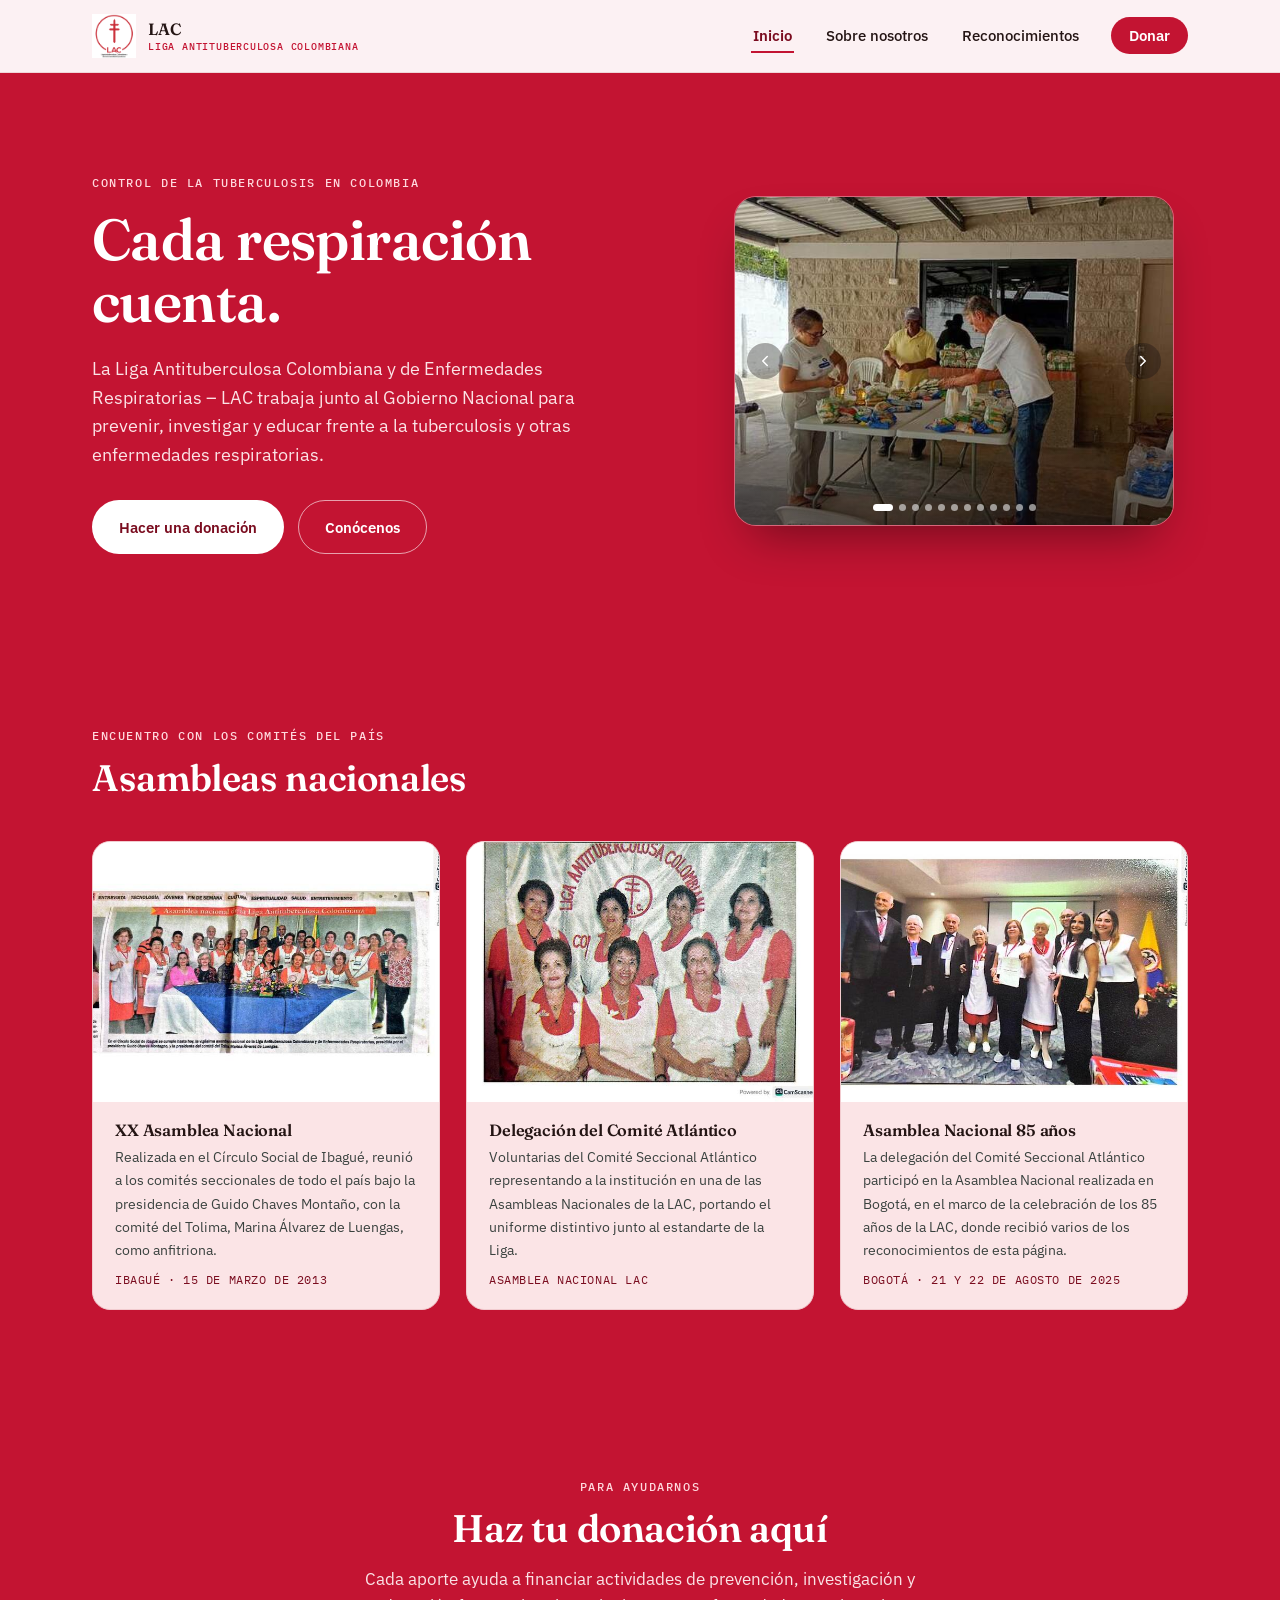
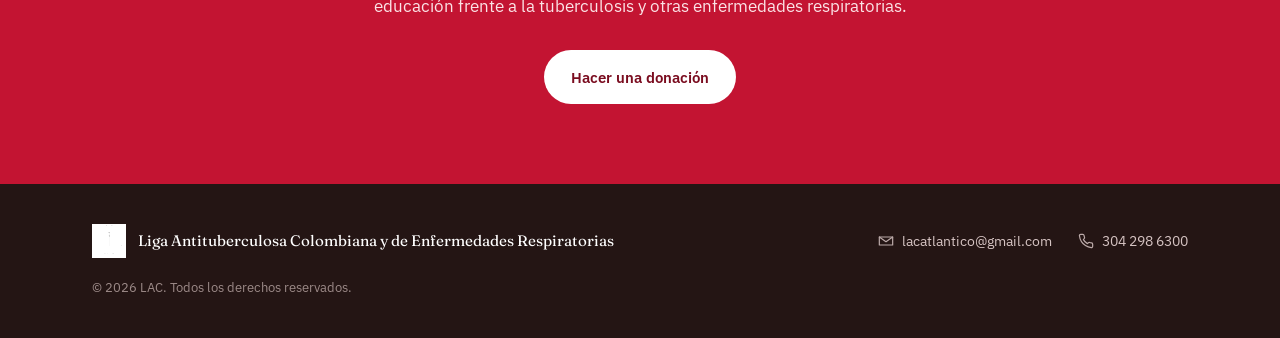
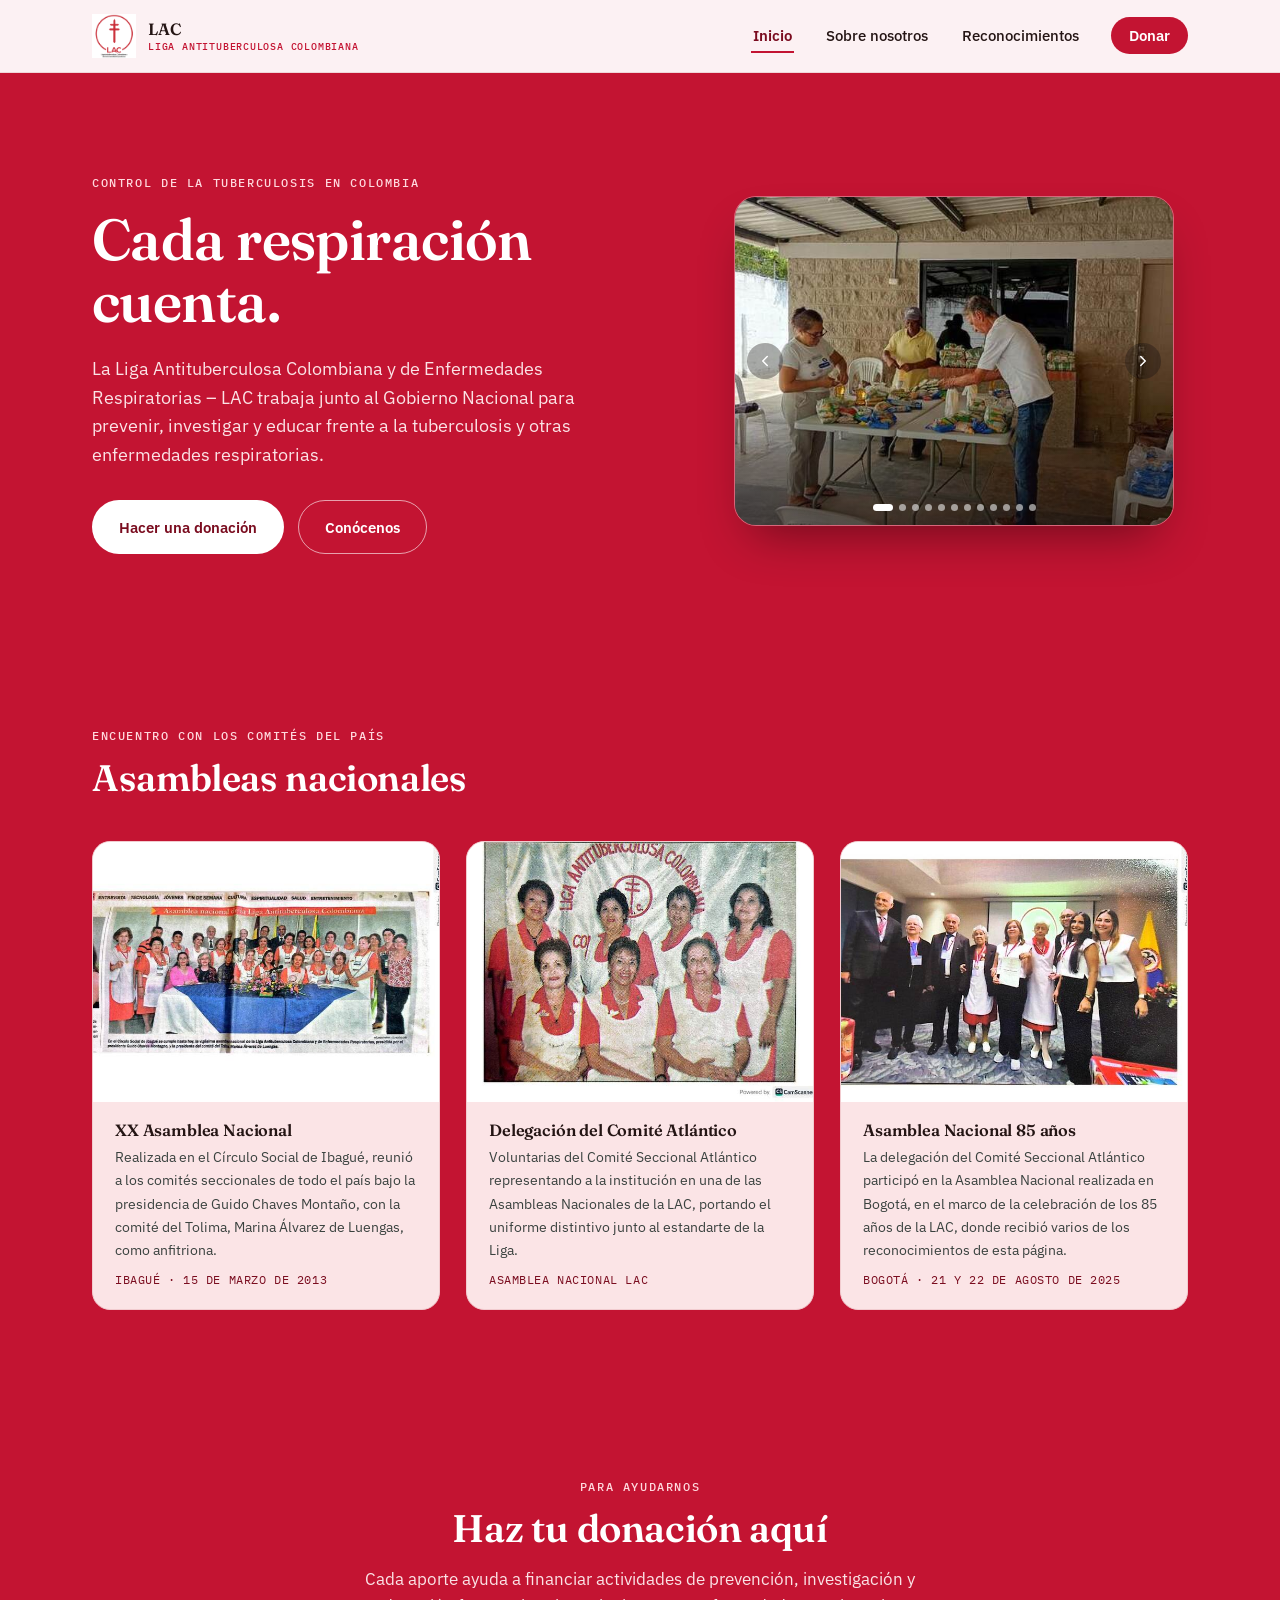
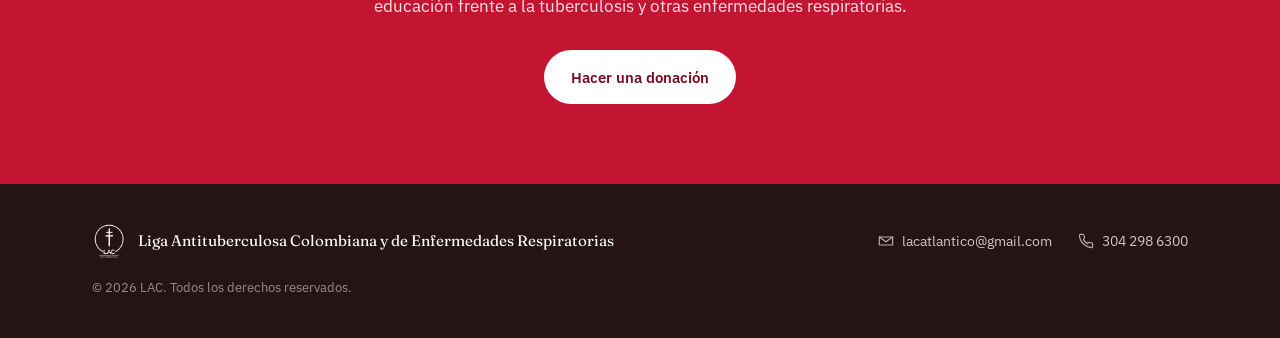
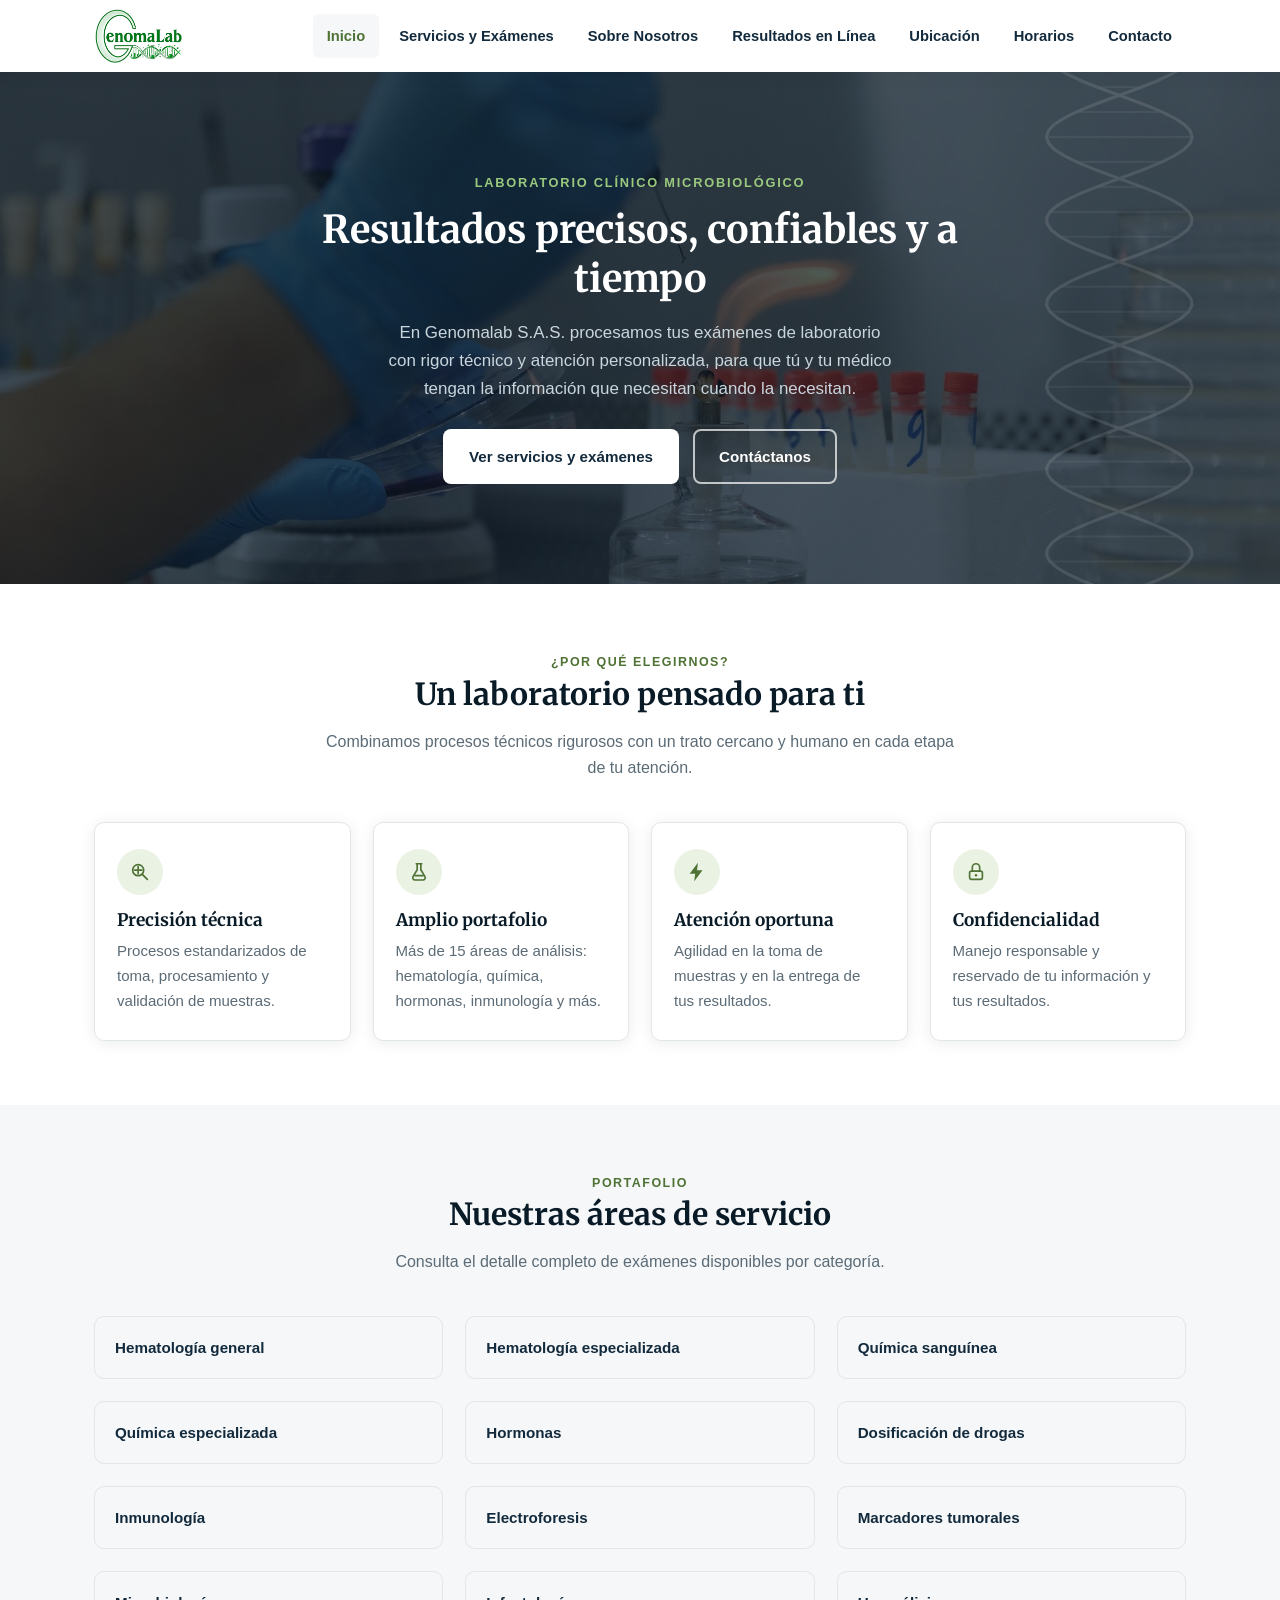
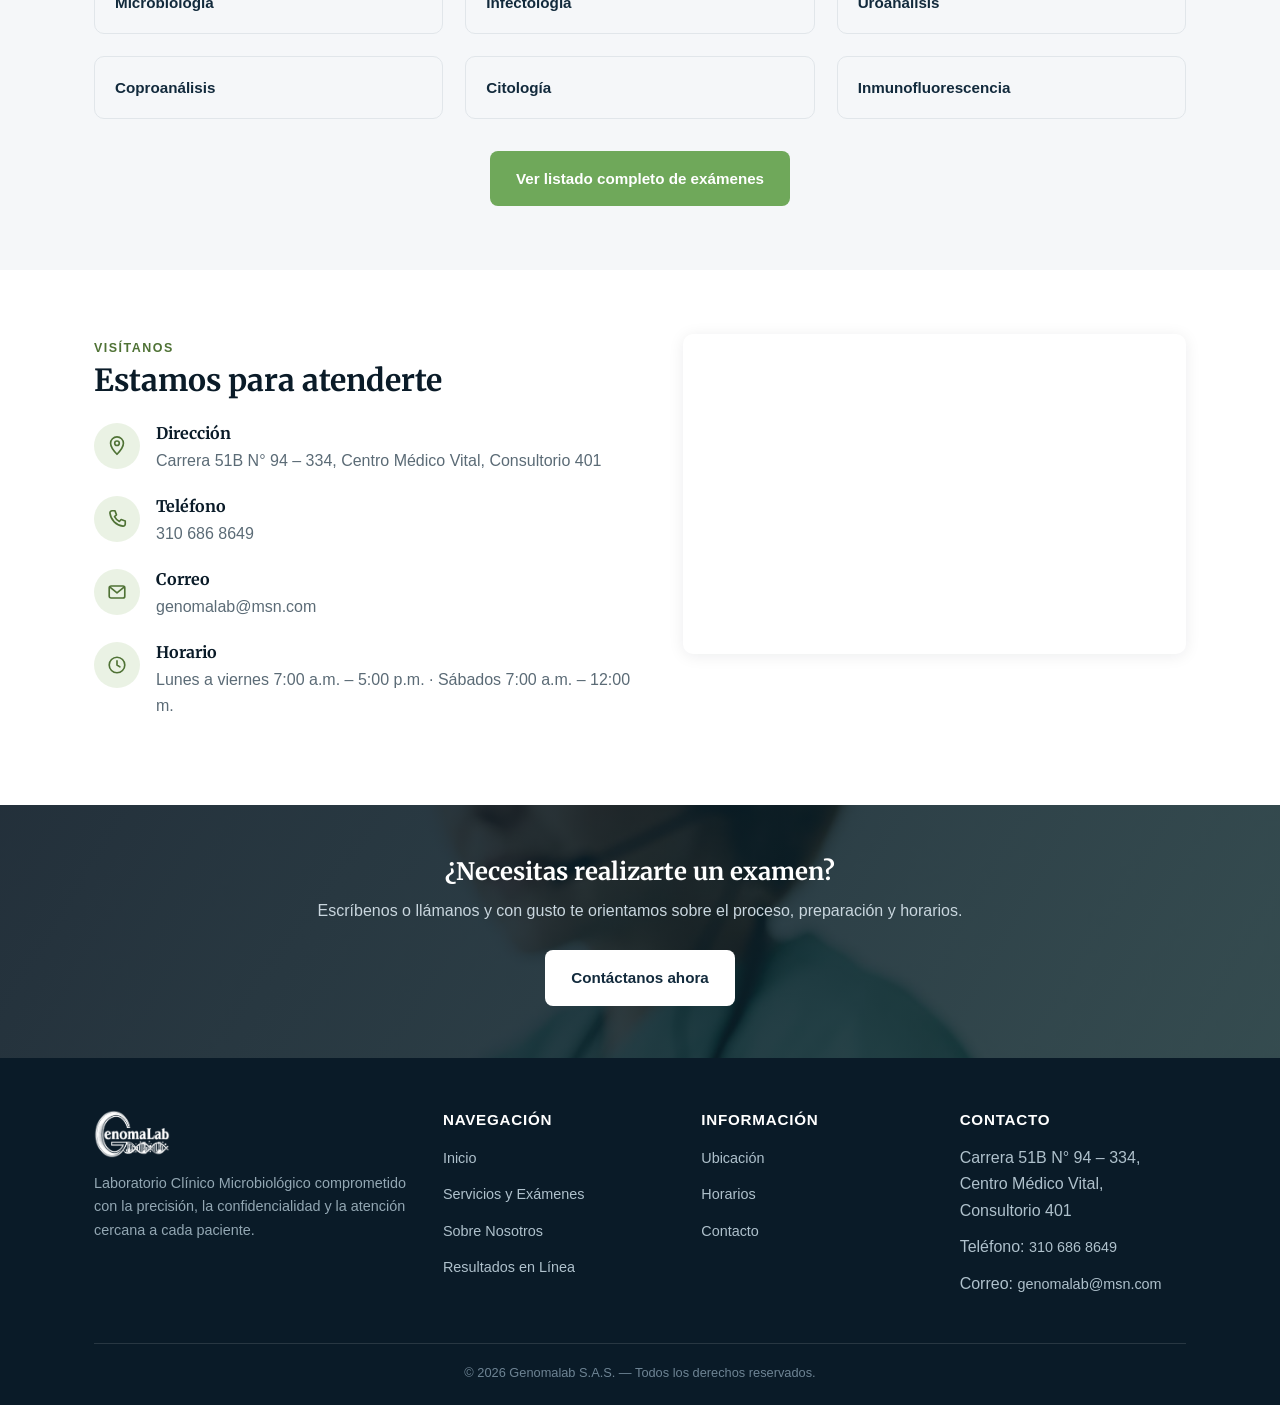
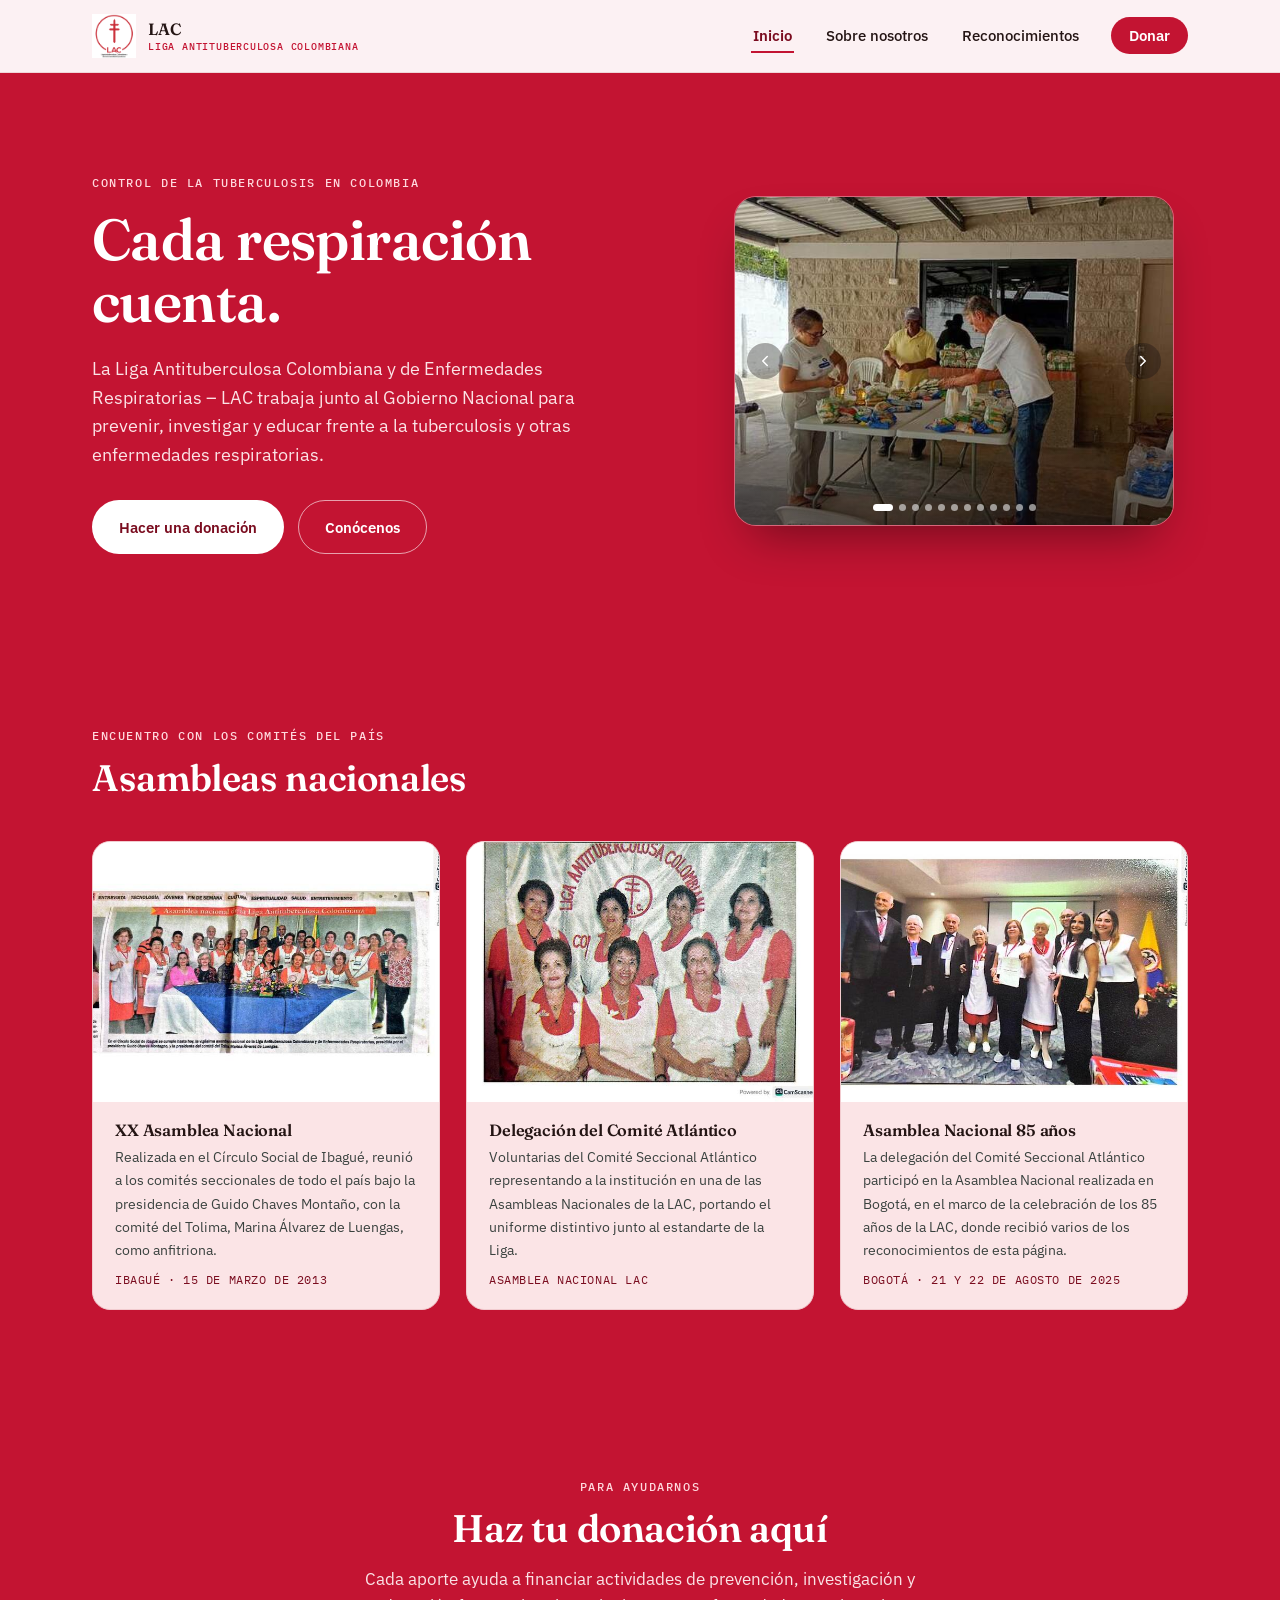
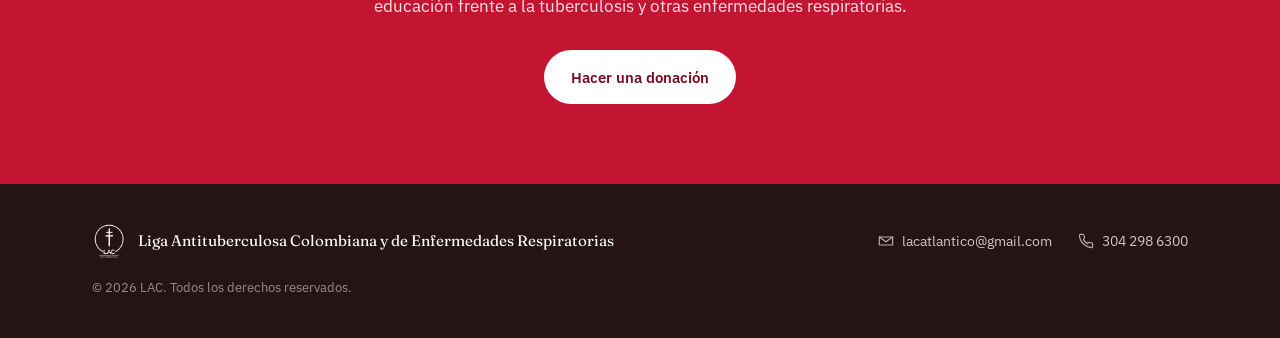
